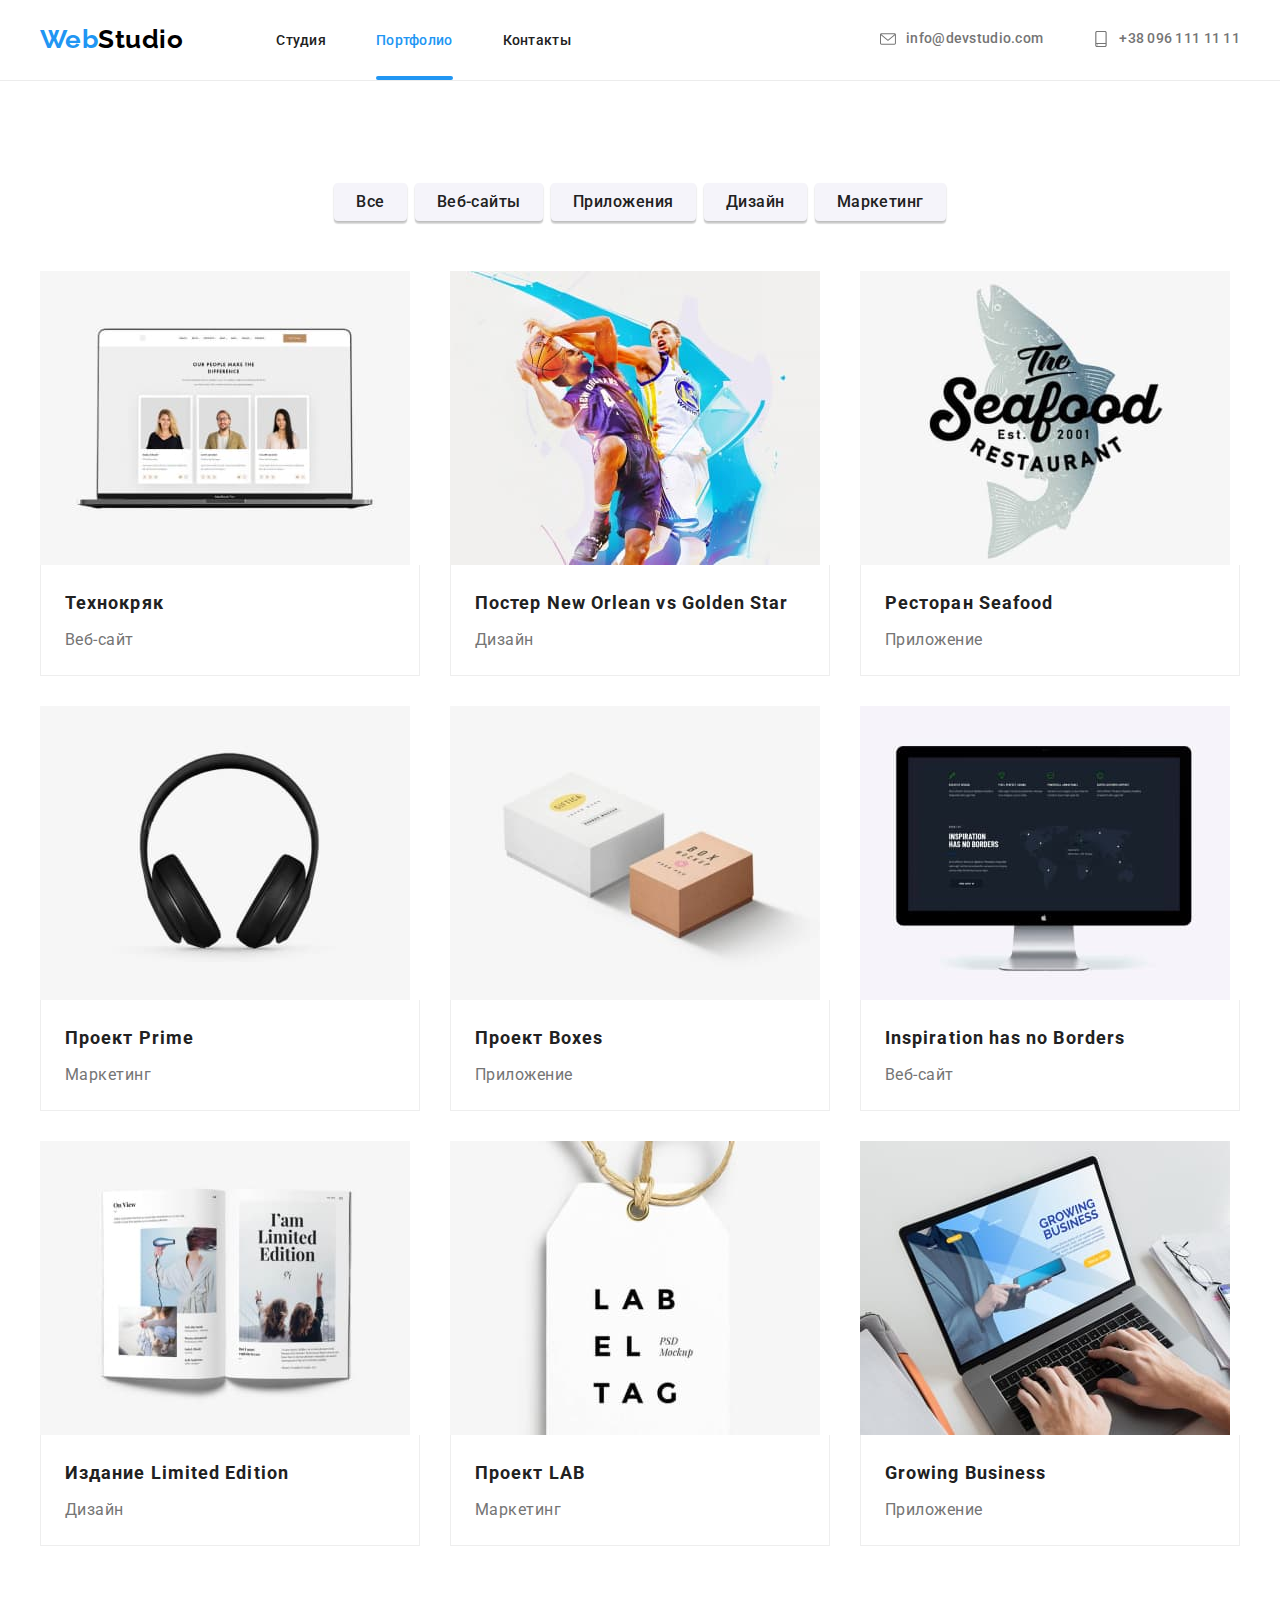
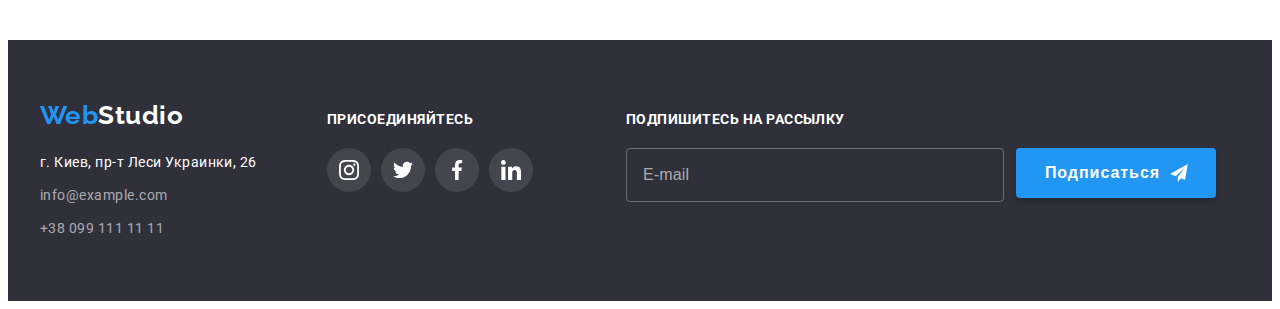
==== portfolio.html @ 18baef8c "Начало 8 дз" ====
<!DOCTYPE html>
<html lang="en">

<head>
    <meta charset="UTF-8">
    <meta http-equiv="X-UA-Compatible" content="IE=edge">
    <meta name="viewport" content="width=device-width, initial-scale=1.0">
    <title>Document</title>
    <link rel="preconnect" href="https://fonts.googleapis.com">
    <link rel="preconnect" href="https://fonts.gstatic.com" crossorigin>
    <link
        href="https://fonts.googleapis.com/css2?family=Raleway:wght@700&family=Roboto:wght@400;500;700;900&display=swap"
        rel="stylesheet">
    <link rel="stylesheet" href="https://cdnjs.cloudflare.com/ajax/libs/modern-normalize/1.1.0/modern-normalize.min.css"
        integrity="sha512-wpPYUAdjBVSE4KJnH1VR1HeZfpl1ub8YT/NKx4PuQ5NmX2tKuGu6U/JRp5y+Y8XG2tV+wKQpNHVUX03MfMFn9Q=="
        crossorigin="anonymous" referrerpolicy="no-referrer"/>
    <!-- <link rel="stylesheet" href="./css/styles.css"> -->
    <link rel="stylesheet" href="./css/main.min.css">
    
</head>

<body>

    <!-- HEADER -->
    <header class="page-header">
        <div class="container header">
            <a href="./index.html" class="logo"><span class="logo-item">Web</span>Studio</a>
            <nav class="page-header__nav">
                <ul class="nav">

                    
                    <li class="nav__item">
                        <a href="index.html" class="nav__link">Студия</a>
                    </li>
                    

                    <li class="nav__item">
                        <a href="portfolio.html" class="nav__link nav__link--current">Портфолио</a>
                    </li>
                    <li class="nav__item">
                        <a href="#contact" class="nav__link">Контакты</a>
                    </li>
                </ul>
            </nav>
            <ul class="contacts">
                <li class="contacts__item">
                    <a href="mailto:info@devstudio.com" class="contacts__link">
                        <svg class="contacts__icon" width="16" height="16">
                            <use href="./images/icons.svg#envelope"></use>
                        </svg> info@devstudio.com
                    </a>
                </li>
                <li class="contacts__item">
                    <a href="tel:+380961111111" class="contacts__link">
                        <svg class="contacts__icon" width="16" height="16">
                            <use href="./images/icons.svg#smartphone"></use>
                        </svg>+38 096 111 11 11
                    </a>
                </li>
            </ul>
        </div>
    </header>


    <main>
        <section class="portfolio">
            <div class="container ">
                <h1 class="hidden-title">Галерея проектов</h1>
                <ul class="filter">
                    <li class="filter-item">
                        <button type="button" class="filter-btn">Все</button>
                    </li>
                    <li class="filter-item">
                        <button type="button" class="filter-btn">Веб-сайты</button>
                    </li>
                    <li class="filter-item">
                        <button type="button" class="filter-btn">Приложения</button>
                    </li>
                    <li class="filter-item">
                        <button type="button" class="filter-btn">Дизайн</button>
                    </li>
                    <li class="filter-item">
                        <button type="button" class="filter-btn">Маркетинг</button>
                    </li>
                </ul>
                <ul class="portfolio__list">
                    <li class="portfolio__item">
                        <a href="" class="project">
                            <div class="project__thumb">
                                <img src="images/lud.jpg" Alt="Три человека" width="370">
                                <p class="project__overlay" >Технокряк это современная площадка распространения коронавируса. Компании используют эту платформу для цифрового шпионажа и атак на защищённые сервера конкурентов.</p>
                            </div>
                            <div class="project__box">
                                <h2 class="project__title">Технокряк</h2>
                                <p class="project__text">Веб-сайт</p>
                            </div>
                        </a>
                    </li>
                    <li class="portfolio__item">
                        <a href="" class="project">
                            <div class="project__thumb">
                                <img src="images/kar.jpg" Alt="Баскетболисты" width="370">
                                <p class="project__overlay" >Технокряк это современная площадка распространения коронавируса. Компании используют эту платформу для цифрового шпионажа и атак на защищённые сервера конкурентов.</p>
                            </div>
                            <div class="project__box">
                                <h2 class="project__title">Постер New Orlean vs Golden Star</h2>
                                <p class="project__text">Дизайн</p>
                            </div>
                        </a>
                    </li>
                    <li class="portfolio__item">
                        <a href="" class="project">
                            <div class="project__thumb">
                                <img src="images/logo.jpg" Alt="Логотип ресторана" width="370">
                                <p class="project__overlay" >Технокряк это современная площадка распространения коронавируса. Компании используют эту платформу для цифрового шпионажа и атак на защищённые сервера конкурентов.</p>
                            </div>
                            <div class="project__box">
                                <h2 class="project__title">Ресторан Seafood</h2>
                                <p class="project__text">Приложение</p>
                            </div>
                        </a>
                    </li>
                    <li class="portfolio__item">
                        <a href="" class="project">
                            <div class="project__thumb">
                                <img src="images/nua.jpg" Alt="Наушники" width="370">
                                <p class="project__overlay" >Технокряк это современная площадка распространения коронавируса. Компании используют эту платформу для цифрового шпионажа и атак на защищённые сервера конкурентов.</p>
                            </div>
                            <div class="project__box">
                                <h2 class="project__title">Проект Prime</h2>
                                <p class="project__text">Маркетинг</p>
                            </div>
                        </a>
                    </li>
                    <li class="portfolio__item">
                        <a href="" class="project">
                            <div class="project__thumb">
                                <img src="images/kub.jpg" Alt="Две коробки" width="370">
                                <p class="project__overlay" >Технокряк это современная площадка распространения коронавируса. Компании используют эту платформу для цифрового шпионажа и атак на защищённые сервера конкурентов.</p>
                            </div>
                            <div class="project__box">
                                <h2 class="project__title">Проект Boxes</h2>
                                <p class="project__text">Приложение</p>
                            </div>
                        </a>
                    </li>
                    <li class="portfolio__item">
                        <a href="" class="project">
                            <div class="project__thumb">
                                <img src="images/com.jpg" Alt="Монитор" width="370">
                                <p class="project__overlay" >Технокряк это современная площадка распространения коронавируса. Компании используют эту платформу для цифрового шпионажа и атак на защищённые сервера конкурентов.</p>
                            </div>
                            <div class="project__box">
                                <h2 class="project__title">Inspiration has no Borders</h2>
                                <p class="project__text">Веб-сайт</p>
                            </div>
                        </a>
                    </li>
                    <li class="portfolio__item">
                        <a href="" class="project">
                            <div class="project__thumb">
                                <img src="images/kniga.jpg" Alt="Открытая книга" width="370">
                                <p class="project__overlay" >Технокряк это современная площадка распространения коронавируса. Компании используют эту платформу для цифрового шпионажа и атак на защищённые сервера конкурентов.</p>
                            </div>
                            <div class="project__box">
                                <h2 class="project__title">Издание Limited Edition</h2>
                                <p class="project__text">Дизайн</p>
                            </div>
                        </a>
                    </li>
                    <li class="portfolio__item">
                        <a href="" class="project">
                            <div class="project__thumb">
                                <img src="images/yarl.jpg" Alt="Ярлык" width="370">
                                <p class="project__overlay" >Технокряк это современная площадка распространения коронавируса. Компании используют эту платформу для цифрового шпионажа и атак на защищённые сервера конкурентов.</p>
                            </div>
                            <div class="project__box">
                                <h2 class="project__title">Проект LAB</h2>
                                <p class="project__text">Маркетинг</p>
                            </div>
                        </a>
                    </li>
                    <li class="portfolio__item">
                        <a href="" class="project">
                            <div class="project__thumb">
                                <img src="images/not.jpg" Alt="Набирание текста на ноутбуке" width="370">
                                <p class="project__overlay" >Технокряк это современная площадка распространения коронавируса. Компании используют эту платформу для цифрового шпионажа и атак на защищённые сервера конкурентов.</p>
                            </div>
                            <div class="project__box">
                                <h2 class="project__title">Growing Business</h2>
                                <p class="project__text">Приложение</p>
                            </div>
                        </a>
                    </li>
                </ul>
            </div>
        </section>
    </main>

    <!-- FOOTER -->

    <footer class="footer">
        <div class="container footer-box">
            <div class="footer-address">
                <a href="./index.html" class="logo logo-footer"><span class="logo-item">Web</span>Studio</a>
                <address id="contact" class="office">
                    <ul class="office__list">
                        <li class="office__item">
                            <a href="https://goo.gl/maps/67UM73fhqofaFtAK9" target="_blank" rel="noreferrer noopener" class="office__address">г.
                                Киев, пр-т Леси Украинки, 26
                            </a>
                        </li>
                        <li class="office__item">
                            <a href="mailto:info@example.com" class="office__link">info@example.com</a>
                        </li>
                        <li class="office__item">
                            <a href="tel:+380991111111" class="office__link">+38 099 111 11 11</a>
                        </li>
                    </ul>
                </address>
            </div>

            <div class="community">
                <h2 class="subscribe-title">Присоединяйтесь</h2>
                <ul class="networks">
                    <li class="networks__item">
                        <a href="https://www.instagram.com" target="_blank" rel="noreferrer noopener" class="networks__link footer-link">
                            <svg width="20" height="20">
                                <use href="./images/icons.svg#instagram"></use>
                            </svg>
                        </a>
                    </li>
                    <li class="networks__item">
                        <a href="https://twitter.com" target="_blank" rel="noreferrer noopener" class="networks__link footer-link">
                            <svg width="20" height="20">
                                <use href="./images/icons.svg#twitter"></use>
                            </svg>
                        </a>
                    </li>
                    <li class="networks__item">
                        <a href="https://m.facebook.com" target="_blank" rel="noreferrer noopener" class="networks__link footer-link">
                            <svg width="20" height="20">
                                <use href="./images/icons.svg#facebook"></use>
                            </svg>
                        </a>
                    </li>
                    <li class="networks__item">
                        <a href="https://www.linkedin.com" target="_blank" rel="noreferrer noopener" class="networks__link footer-link">
                            <svg width="20" height="20">
                                <use href="./images/icons.svg#linkedin"></use>
                            </svg>
                        </a>
                    </li>
                </ul>
            </div>


            <div class="subscribe-box">
                <h2 class="subscribe-title">Подпишитесь на рассылку</h2>
                <form class="subscribe">
                    <label class="subscribe__label"></label>
                        <input class="subscribe__input" type="email" name="mail" placeholder="E-mail" />
                    </label>
                    <button class="main-btn subscribe-btn"  type="submit">Подписаться
                        <svg class="subscribe-icon" width="24" height="24">
                            <use href="./images/icons.svg#icon-send"></use>
                        </svg>   
                    </button>
                </form>
            </div>
        </div>
    </footer>
    <script>
        const { height:pageHeaderHeight } = document
          .querySelector(".page-header")
          .getBoundingClientRect ();

        document.body.style.paddingTop = `${pageHeaderHeight}px`;
    </script>

    <script src="./js/modal.js"></script>

</body>
</html>
---- css/styles.css ----
/* :root {
  --basic-color: #757575;
  --secondary-color: #212121;
  --accent-color: #2196f3;
  --background-color: #ffffff;
  --second-color: #2f303a;
  --grey-color: #f5f4fa;
} */

/* body {
  padding-top: 80px;
  background-color: var(--background-color);
  color: var(--basic-color);
  font-family: "Roboto", sans-serif;
  letter-spacing: 0.03em;
  text-decoration: none;
} */

/* a {
  text-decoration: none;
  color: inherit;
}

ul {
  list-style: none;
  padding: 0;
  margin: 0;
}

h1,
h2,
h3,
h4,
p {
  margin: 0;
}

section {
  padding-top: 94px;
  padding-bottom: 94px;
}

::placeholder {
  font-size: 14px;
  line-height: 1.14;
  letter-spacing: 0.01em;
  color: rgba(117, 117, 117, 0.5);
} */

/* .container {
  width: 1200px;
  padding-left: 15px;
  padding-right: 15px;
  margin-left: auto;
  margin-right: auto;
} */

/* header {
  position: fixed;
  width: 100%;
  background: var(--background-color);
  top: 0;
  left: 0;
  padding-top: 24px;
  padding-bottom: 25px;
  border-bottom: 1px solid #ececec;

  z-index: 9;
}

.header {
  display: flex;
  align-items: center;
} */

/* .logo {
  margin-right: 93px;
  font-family: "Raleway", sans-serif;
  font-weight: 700;
  font-size: 26px;
  line-height: 1.19;
  color: #000000;
}
.logo-item {
  color: var(--accent-color);
}

.logo-footer {
  margin: 0px;
  color: var(--background-color);
} */

/* .nav {
  display: flex;
}

.contacts {
  display: flex;
  margin-left: auto;
}

.nav__item:not(:last-child) {
  margin-right: 50px;
}

.contacts__item:not(:last-child) {
  margin-right: 50px;
}

.nav__link {
  position: relative;
  padding-top: 32px;
  padding-bottom: 32px;
  font-weight: 500;
  font-size: 14px;
  line-height: 1.14;
  letter-spacing: 0.02em;
  color: var(--secondary-color);

  transition: color 250ms cubic-bezier(0.4, 0, 0.2, 1);
}

.nav__link--current {
  color: var(--accent-color);
}

.nav__link--current::after {
  content: " ";
  position: absolute; 
  left: 0px;
  bottom: 0px;
  width: 100%;
  height: 4px;
  background: var(--accent-color);
  border-radius: 2px;
}


.nav__link:hover,
.nav__link:focus {
  color: var(--accent-color);
}

.contacts__link {
  display: flex;
  font-weight: 500;
  font-size: 14px;
  line-height: 1.14;
  letter-spacing: 0.02em;
  color: var(--basic-color);
  fill: var(--basic-color);

  transition: fill 250ms cubic-bezier(0.4, 0, 0.2, 1), 
  color 250ms cubic-bezier(0.4, 0, 0.2, 1);
}
.contacts__link:hover,
.contacts__link:focus {
  color: var(--accent-color);
  fill: var(--accent-color);
}

.contacts__icon {
  margin-right: 10px;
} */

/* HERO */

/* .hero {
  padding-top: 200px;
  padding-bottom: 200px;
  text-align: center;
}

  .main-background {
  max-width: 1600px;
  max-height: 600px;
  margin-left: auto;
  margin-right: auto;
  background: #c4c4c4;
  background-image: linear-gradient(
      to right,
      rgba(47, 48, 58, 0.4),
      rgba(47, 48, 58, 0.4)
    ),
    url("../images/Img.jpeg");
  background-repeat: no-repeat;
  background-position: center;
  background-size: cover;
}

.hero-title {
  margin-bottom: 30px;
  font-weight: 900;
  font-size: 44px;
  line-height: 1.36;
  letter-spacing: 0.06em;
  text-transform: uppercase;
  color: var(--background-color);
} */

/* .main-btn {
  display: inline-block;
  border-radius: 4px;
  padding: 10px 32px;
  min-width: 200px;
  min-height: 50px;

  background: var(--accent-color);
  box-shadow: 0px 4px 4px rgba(0, 0, 0, 0.15);
  border: var(--accent-color);
  cursor: pointer;

  color: var(--background-color);
  font-weight: 700;
  font-size: 16px;
  line-height: 1.88;
  letter-spacing: 0.06em;

  transition: background-color 250ms cubic-bezier(0.4, 0, 0.2, 1), 
  color 250ms cubic-bezier(0.4, 0, 0.2, 1);
}
.main-btn:hover,
.main-btn:focus {
  background-color: var(--background-color);
  color: var(--accent-color);
} */

/* MODAL */

/* .backdrop {
  position: fixed;
  top: 0;
  left: 0;
  width: 100%;
  height: 100%;
  background: rgba(0, 0, 0, 0.2);

  opacity: 1;
  transition: opacity 250ms cubic-bezier(0.4, 0, 0.2, 1);
  z-index: 10;
}

.backdrop.is-hidden {
  opacity: 0;
  pointer-events: none;
} 

.modal {
position: absolute;
top: 50%;
left: 50%;
padding: 40px;
transform: translate(-50%, -50%);
min-width: 528px;
min-height: 581px;

background: var(--background-color);
box-shadow: 0px 1px 3px rgba(0, 0, 0, 0.12), 0px 1px 1px rgba(0, 0, 0, 0.14), 0px 2px 1px rgba(0, 0, 0, 0.2);
border-radius: 4px;
}

.modal-btn {
  position: absolute;
  display: flex;
  align-items: center;
  justify-content: center;
  padding: 0px;
  top: 8px;
  right: 8px;
  width: 30px;
  height: 30px;
  border: none;
  background: var(--background-color);
  cursor: pointer;
  transition: fill 250ms cubic-bezier(0.4, 0, 0.2, 1);
}

.modal-btn:hover,
.modal-btn:focus {
  fill: var(--accent-color);
}

.modal-title {
  margin-bottom: 30px;
  margin-top: 0px;
  font-weight: 700;
  font-size: 20px;
  line-height: 1.15;
  text-align: center;
  letter-spacing: 0.03em;

  color: var(--secondary-color);
}

.form {
  width: 100%
}

.form__label {
  position: relative;
  display: flex;
  flex-direction: column;
  margin-bottom: 28px;

  transition: fill 250ms cubic-bezier(0.4, 0, 0.2, 1);
}

.label-comment {
  margin-bottom: 20px;
}

.form__text {
  position: absolute;
  top: -18px;
  width: 25px;
  height: 14px;
  
  font-size: 12px;
  line-height: 1.16;
  letter-spacing: 0.01em;

  color: var(--basic-color);
}

.form__input {
  outline: none;
  height: 40px;
  padding: 12px;
  padding-left: 42px;
  border: 1px solid rgba(33, 33, 33, 0.2);
  border-radius: 4px;
  cursor: pointer;

  transition: border 250ms cubic-bezier(0.4, 0, 0.2, 1);
}

.form__input:hover,
.form__input:focus,
textarea:hover,
textarea:focus {
  border: 1px solid var(--accent-color);
}

.form__item {
  position: absolute;
  transform: translateY(50%);
  left: 12px;
}

.form__label:hover,
.form__label:focus {
  fill: var(--accent-color)
}

.form__input:focus ~ .form__item {
  fill: var(--accent-color);
}

textarea {
  outline: none;
  border: 1px solid rgba(33, 33, 33, 0.2);
  border-radius: 4px;
  padding: 12px 16px;
  width: 100%;
  min-height: 120px;
  resize: none;
}

.checkbox {
  display: flex;
  align-items: center;
  justify-content: center;
  margin-bottom: 30px;
}

  .checkbox__agreement {
  font-size: 14px;
  line-height: 1.71;
  letter-spacing: 0.03em;

  color: var(--basic-color); 
} */

  /* appearance: none; */

/* .checkbox__input {
  position: absolute;
  width: 1px;
  height: 1px;
  margin: -1px;
  border: 0px;
  padding: 0px;
  clip: rect(0 0 0 0);
  overflow: hidden;
}

.checkbox__input:checked + .checkbox__item {
  border-color: var(--accent-color);
  background-color: var(--accent-color);
  background-origin: border-box;

  transition: background-color 250ms cubic-bezier(0.4, 0, 0.2, 1)
}

.checkbox__item {
    display: flex;
    width: 16px;
    height: 15px;
    margin-right: 7px;
    align-items: center;
    border: solid 2px var(--secondary-color);
    border-radius: 2px;
}

.checkbox__link {
  position: relative;
  color: var(--accent-color);
}

.checkbox__link:after {
  content: " ";
  position: absolute; 
  left: 0px;
  bottom: 1px;
  width: 100%;
  height: 1px;
  background: var(--accent-color);
} */

/* ADVANTAGE */

/* .hidden-title {
  display: none;
}

.advantage__list {
  display: flex;
}

.advantage__item:not(:last-child) {
  margin-right: 30px;
}

.advantage__item {
  width: calc((100% - 90px) / 4);
}

.skills__box {
  display: flex;
  background: var(--grey-color);
  border-radius: 4px;
  margin-bottom: 30px;
  height: 120px;
  align-items: center;
  justify-content: center;
}

.advantage-name {
  margin-bottom: 10px;
  font-weight: 700;
  font-size: 14px;
  line-height: 1.14;
  text-transform: uppercase;
  color: var(--secondary-color);
}

.advantage-text {
  font-size: 14px;
  line-height: 1.71;
  color: var(--basic-color);
} */

/* WORK */

/* .work {
  padding-top: 0px;
}

.work-title {
  margin-bottom: 50px;
  font-weight: 700;
  font-size: 36px;
  line-height: 1.16;
  text-align: center;
  color: var(--secondary-color);
}

.work__list {
  display: flex;
}

.work__list img {
  display: block;
}

.work__item {
  position: relative;
  display: inline;
}

.work__item:not(:last-child) {
  margin-right: 30px;
}

.work__box {
  position: absolute;
  bottom: 0;
  padding-top: 27px;
  padding-bottom: 27px;
  width: 100%;
  min-height: 70px;
  background: rgba(47, 48, 58, 0.8);
}

.work__text {
font-size: 14px;
font-weight: 700;
line-height: 1.14;
text-align: center;
color: var(--background-color);

} */

/* TEAM */
/* .team {
  text-align: center;
  background-color: var(--grey-color);
}

.team-title {
  margin-bottom: 50px;
  font-weight: 700;
  font-size: 36px;
  line-height: 1.16;
  color: var(--secondary-color);
}

.team__list {
  display: flex;
}

.team__item {
  padding-bottom: 30px;
  background: var(--background-color);
  box-shadow: 0px 1px 3px rgba(0, 0, 0, 0.12), 0px 1px 1px rgba(0, 0, 0, 0.14),
    0px 2px 1px rgba(0, 0, 0, 0.2);
  border-radius: 0px 0px 4px 4px;
}

.team__item:not(:last-child) {
  margin-right: 30px;
}

.networks {
  display: flex;
  justify-content: center;
}

.networks__link {
  display: flex;
  justify-content: center;
  align-items: center;
  width: 44px;
  height: 44px;
  border-radius: 50%;
  fill: #afb1b8;
  background: rgba(255, 255, 255, 0.1);

  transition: background-color 250ms cubic-bezier(0.4, 0, 0.2, 1),
   fill 250ms cubic-bezier(0.4, 0, 0.2, 1);
}

.networks__link:hover,
.networks__link:focus {
  background-color: var(--accent-color);
  fill: var(--background-color);
}

.networks__item:not(:last-child) {
  margin-right: 10px;
}

.team__name {
  margin-top: 30px;
  font-weight: 500;
  font-size: 16px;
  line-height: 1.19;
  text-align: center;
  color: var(--secondary-color);
}
.team__position {
  margin-top: 10px;
  margin-bottom: 16px;
  font-size: 16px;
  line-height: 1.19;
  text-align: center;
  color: var(--basic-color);
} */

/* CLIENTS */

/* .clients-title {
  margin-bottom: 50px;
  font-weight: 700;
  font-size: 36px;
  line-height: 1.16;
  text-align: center;
  color: var(--secondary-color);
}

.client__list {
  display: flex;
}

.client__item:not(:last-child) {
  margin-right: 30px;
}

.client__link {
  display: flex;
  justify-content: center;
  align-items: center;
  width: 170px;
  height: 92px;
  border: 1px solid #afb1b8;
  border-radius: 4px;
  fill: #afb1b8;

  transition: border-color 250ms cubic-bezier(0.4, 0, 0.2, 1), 
  fill 250ms cubic-bezier(0.4, 0, 0.2, 1);
}

.client__link:hover,
.client__link:focus {
  border-color: var(--accent-color);
  fill: var(--accent-color);
} */

/* FOOTER */

/* .footer {
  padding-top: 60px;
  padding-bottom: 60px;
  background: var(--second-color);
}

.footer-box {
  display: flex;
  align-items: baseline;
}

.office__link {
  font-style: normal;
  font-size: 14px;
  line-height: 1.71;
  color: rgba(255, 255, 255, 0.6);

  transition: color 250ms cubic-bezier(0.4, 0, 0.2, 1);
}

.office__list {
  margin-top: 20px;
}

.office__item:not(:first-child) {
  margin-top: 9px;
}
.office__address {
  font-style: normal;
  font-size: 14px;
  line-height: 1.71;
  color: var(--background-color);
  transition: color 250ms cubic-bezier(0.4, 0, 0.2, 1);
}

.office__link:hover,
.office__address:hover,
.office__link:focus,
.office__address:focus {
  color: var(--accent-color);
}

.community {
  margin-left: 70px;
} */

/* SUBSCRIBE */

/* .subscribe-title {
  margin-bottom: 20px;
  font-weight: 700;
  font-size: 14px;
  line-height: 1.14;
  text-transform: uppercase;

  color: var(--background-color);
}

.footer-link {
  fill: var(--background-color);
}

.subscribe-box {
  margin-left: 93px;
}

.subscribe {
  display: flex;
  min-width: 570px;
}

.subscribe__input {
  width: 358px;
  height: 50px;
  padding-left: 16px;

  color: var(--background-color);
  background: transparent;

  outline: none;
  border: 1px solid;
  border-color: rgba(255, 255, 255, 0.3);
  border-radius: 4px;
}

.subscribe__input::placeholder {
  font-size: 16px;
  line-height: 1.25;

  color: rgba(255, 255, 255, 0.6);
}

.subscribe-btn {
  display: flex;
  margin-left: 12px;
  width: 200px;
  height: 50px;
  padding: 10px 28px 10px 29px;

  font-weight: 700;
  font-size: 16px;
  line-height: 1.88;

  align-items: center;
  text-align: center;
  letter-spacing: 0.06em;

  color: var(--background-color);
  fill: var(--background-color);

  background: var(--accent-color);
  box-shadow: 0px 4px 4px rgba(0, 0, 0, 0.15);
  border-radius: 4px;
  border: none;

  transition: background-color 250ms cubic-bezier(0.4, 0, 0.2, 1), 
  color 250ms cubic-bezier(0.4, 0, 0.2, 1), 
  fill 250ms cubic-bezier(0.4, 0, 0.2, 1);
}

.subscribe-btn:hover,
.subscribe-btn:focus {
  background-color: var(--background-color);
  color: var(--accent-color);
  fill: var(--accent-color);
}

.subscribe-icon {
  margin-left: 10px;
} */

/* Portfolio */

/* .hidden-title {
  display: none;
} */

/* .filter {
  display: flex;
  justify-content: center;
  margin-bottom: 50px;
}

.filter-btn {
  padding: 6px 22px;
  box-shadow: 0px 3px 1px rgba(0, 0, 0, 0.1), 0px 1px 2px rgba(0, 0, 0, 0.08),
    0px 2px 2px rgba(0, 0, 0, 0.12);
  background: var(--grey-color);
  border-radius: 4px;
  border: transparent;
  cursor: pointer;

  font-family: "Roboto", sans-serif;
  color: var(--secondary-color);
  font-weight: 500;
  font-size: 16px;
  line-height: 1.62;
  letter-spacing: 0.03em;
  text-align: center;
 
  transition: background-color 250ms cubic-bezier(0.4, 0, 0.2, 1), 
  color 250ms cubic-bezier(0.4, 0, 0.2, 1);

}

.filter-item:not(:last-child) {
  margin-right: 8px;
}

.filter-btn:hover,
.filter-btn:focus {
  background-color: var(--accent-color);
  color: var(--background-color);
} */

/* .portfolio__list {
  display: flex;
  flex-wrap: wrap;
}

.portfolio__item:nth-child(3n) {
  margin-right: 0px;
}

.portfolio__item {
  width: calc((100% - 60px) / 3);
  margin-right: 30px;
  margin-bottom: 30px;
  background: var(--background-color);
}

.portfolio__item:hover {
    box-shadow: 0px 1px 1px rgba(0, 0, 0, 0.12), 0px 4px 4px rgba(0, 0, 0, 0.06),
    1px 4px 6px rgba(0, 0, 0, 0.16);
}

.portfolio__item:nth-last-child(-n + 3) {
  margin-bottom: 0px;
}

.portfolio__item img {
  display: block;
}

.project__box {
  display: block;
  margin-top: 0px;
  padding: 20px 24px;
  background: var(--background-color);

  border-bottom: 1px solid #eeeeee;
  border-left: 1px solid #eeeeee;
  border-right: 1px solid #eeeeee;
}

.project__title {
  margin-bottom: 4px;
  font-weight: 700;
  font-size: 18px;
  line-height: 2;
  letter-spacing: 0.06em;
  color: var(--secondary-color);
}

.project__text {
  font-size: 16px;
  line-height: 1.88;
  color: var(--basic-color);
}

.project__thumb {
  position: relative;
  overflow: hidden;
}

.project__overlay {
  position: absolute;
  left: 0px;
  bottom: 0px;
  height: 100%;
  width: 100%; 
  font-size: 18px;
  line-height: 1.56;
  padding: 63px 24px;
  color: var(--background-color);
  background: var(--accent-color);


  transform: translateY(100%);
  transition: transform 250ms cubic-bezier(0.4, 0, 0.2, 1);
}

.portfolio__item:hover .project__overlay {
  transform: translateY(0);
} */
---- css/main.min.css ----
:root{--basic-color: #757575;--secondary-color: #212121;--accent-color: #2196f3;--background-color: #ffffff;--second-color: #2f303a;--grey-color: #f5f4fa}body{padding-top:80px;background-color:var(--background-color);color:var(--basic-color);font-family:"Roboto",sans-serif;letter-spacing:.03em;text-decoration:none}a{text-decoration:none;color:inherit}ul{list-style:none;padding:0;margin:0}h1,h2,h3,h4,p{margin:0}section{padding-top:94px;padding-bottom:94px}::-webkit-input-placeholder{font-size:14px;line-height:1.14;letter-spacing:.01em;color:rgba(117,117,117,.5)}::-moz-placeholder{font-size:14px;line-height:1.14;letter-spacing:.01em;color:rgba(117,117,117,.5)}:-ms-input-placeholder{font-size:14px;line-height:1.14;letter-spacing:.01em;color:rgba(117,117,117,.5)}::-ms-input-placeholder{font-size:14px;line-height:1.14;letter-spacing:.01em;color:rgba(117,117,117,.5)}::placeholder{font-size:14px;line-height:1.14;letter-spacing:.01em;color:rgba(117,117,117,.5)}.container{width:1200px;padding-left:15px;padding-right:15px;margin-left:auto;margin-right:auto}.logo{margin-right:93px;font-family:"Raleway",sans-serif;font-weight:700;font-size:26px;line-height:1.19;color:#000}.logo-item{color:var(--accent-color)}.logo-footer{margin:0px;color:var(--background-color)}.main-btn{display:inline-block;border-radius:4px;padding:10px 32px;min-width:200px;min-height:50px;background:var(--accent-color);-webkit-box-shadow:0px 4px 4px rgba(0,0,0,.15);box-shadow:0px 4px 4px rgba(0,0,0,.15);border:var(--accent-color);cursor:pointer;color:var(--background-color);font-weight:700;font-size:16px;line-height:1.88;letter-spacing:.06em;-webkit-transition:background-color 250ms cubic-bezier(0.4, 0, 0.2, 1),color 250ms cubic-bezier(0.4, 0, 0.2, 1);transition:background-color 250ms cubic-bezier(0.4, 0, 0.2, 1),color 250ms cubic-bezier(0.4, 0, 0.2, 1)}.main-btn:hover,.main-btn:focus{background-color:var(--background-color);color:var(--accent-color)}header{position:fixed;width:100%;background:var(--background-color);top:0;left:0;padding-top:24px;padding-bottom:25px;border-bottom:1px solid #ececec;z-index:9}.header{display:-webkit-box;display:-ms-flexbox;display:flex;-webkit-box-align:center;-ms-flex-align:center;align-items:center}.nav{display:-webkit-box;display:-ms-flexbox;display:flex}.contacts{display:-webkit-box;display:-ms-flexbox;display:flex;margin-left:auto}.nav__item:not(:last-child){margin-right:50px}.contacts__item:not(:last-child){margin-right:50px}.nav__link{position:relative;padding-top:32px;padding-bottom:32px;font-weight:500;font-size:14px;line-height:1.14;letter-spacing:.02em;color:var(--secondary-color);-webkit-transition:color 250ms cubic-bezier(0.4, 0, 0.2, 1);transition:color 250ms cubic-bezier(0.4, 0, 0.2, 1)}.nav__link:hover,.nav__link:focus{color:var(--accent-color)}.nav__link--current{color:var(--accent-color)}.nav__link--current::after{content:" ";position:absolute;left:0px;bottom:0px;width:100%;height:4px;background:var(--accent-color);border-radius:2px}.contacts__link{display:-webkit-box;display:-ms-flexbox;display:flex;font-weight:500;font-size:14px;line-height:1.14;letter-spacing:.02em;color:var(--basic-color);fill:var(--basic-color);-webkit-transition:fill 250ms cubic-bezier(0.4, 0, 0.2, 1),color 250ms cubic-bezier(0.4, 0, 0.2, 1);transition:fill 250ms cubic-bezier(0.4, 0, 0.2, 1),color 250ms cubic-bezier(0.4, 0, 0.2, 1)}.contacts__link:hover,.contacts__link:focus{color:var(--accent-color);fill:var(--accent-color)}.contacts__icon{margin-right:10px}.hero{padding-top:200px;padding-bottom:200px;text-align:center}.hero-title{margin-bottom:30px;font-weight:900;font-size:44px;line-height:1.36;letter-spacing:.06em;text-transform:uppercase;color:var(--background-color)}.main-background{max-width:1600px;max-height:600px;margin-left:auto;margin-right:auto;background:#c4c4c4;background-image:-webkit-gradient(linear, left top, right top, from(rgba(47, 48, 58, 0.4)), to(rgba(47, 48, 58, 0.4))),url("../images/Img.jpeg");background-image:linear-gradient(to right, rgba(47, 48, 58, 0.4), rgba(47, 48, 58, 0.4)),url("../images/Img.jpeg");background-repeat:no-repeat;background-position:center;background-size:cover}.backdrop{position:fixed;top:0;left:0;width:100%;height:100%;background:rgba(0,0,0,.2);opacity:1;-webkit-transition:opacity 250ms cubic-bezier(0.4, 0, 0.2, 1);transition:opacity 250ms cubic-bezier(0.4, 0, 0.2, 1);z-index:10}.backdrop.is-hidden{opacity:0;pointer-events:none}.modal{position:absolute;top:50%;left:50%;padding:40px;-webkit-transform:translate(-50%, -50%);transform:translate(-50%, -50%);min-width:528px;min-height:581px;background:var(--background-color);-webkit-box-shadow:0px 1px 3px rgba(0,0,0,.12),0px 1px 1px rgba(0,0,0,.14),0px 2px 1px rgba(0,0,0,.2);box-shadow:0px 1px 3px rgba(0,0,0,.12),0px 1px 1px rgba(0,0,0,.14),0px 2px 1px rgba(0,0,0,.2);border-radius:4px}.modal-btn{position:absolute;display:-webkit-box;display:-ms-flexbox;display:flex;-webkit-box-align:center;-ms-flex-align:center;align-items:center;-webkit-box-pack:center;-ms-flex-pack:center;justify-content:center;padding:0px;top:8px;right:8px;width:30px;height:30px;border:none;background:var(--background-color);cursor:pointer;-webkit-transition:fill 250ms cubic-bezier(0.4, 0, 0.2, 1);transition:fill 250ms cubic-bezier(0.4, 0, 0.2, 1)}.modal-btn:hover,.modal-btn:focus{fill:var(--accent-color)}.modal-title{margin-bottom:30px;margin-top:0px;font-weight:700;font-size:20px;line-height:1.15;text-align:center;letter-spacing:.03em;color:var(--secondary-color)}.form{width:100%}.form__label{position:relative;display:-webkit-box;display:-ms-flexbox;display:flex;-webkit-box-orient:vertical;-webkit-box-direction:normal;-ms-flex-direction:column;flex-direction:column;margin-bottom:28px;-webkit-transition:fill 250ms cubic-bezier(0.4, 0, 0.2, 1);transition:fill 250ms cubic-bezier(0.4, 0, 0.2, 1)}.form__label:hover,.form__label:focus{fill:var(--accent-color)}.label-comment{margin-bottom:20px}.form__text{position:absolute;top:-18px;width:25px;height:14px;font-size:12px;line-height:1.16;letter-spacing:.01em;color:var(--basic-color)}.form__input{outline:none;height:40px;padding:12px;padding-left:42px;border:1px solid rgba(33,33,33,.2);border-radius:4px;cursor:pointer;-webkit-transition:border 250ms cubic-bezier(0.4, 0, 0.2, 1);transition:border 250ms cubic-bezier(0.4, 0, 0.2, 1)}.form__input:hover,.form__input:focus{border:1px solid var(--accent-color)}.form__item{position:absolute;-webkit-transform:translateY(50%);transform:translateY(50%);left:12px}.form__item:focus~.form__item{fill:var(--accent-color)}textarea{outline:none;border:1px solid rgba(33,33,33,.2);border-radius:4px;padding:12px 16px;width:100%;min-height:120px;resize:none}textarea:hover,textarea:focus{border:1px solid var(--accent-color)}.checkbox{display:-webkit-box;display:-ms-flexbox;display:flex;-webkit-box-align:center;-ms-flex-align:center;align-items:center;-webkit-box-pack:center;-ms-flex-pack:center;justify-content:center;margin-bottom:30px}.checkbox__agreement{font-size:14px;line-height:1.71;letter-spacing:.03em;color:var(--basic-color)}.checkbox__input{position:absolute;width:1px;height:1px;margin:-1px;border:0px;padding:0px;clip:rect(0 0 0 0);overflow:hidden}.checkbox__input:checked+.checkbox__item{border-color:var(--accent-color);background-color:var(--accent-color);background-origin:border-box;-webkit-transition:background-color 250ms cubic-bezier(0.4, 0, 0.2, 1);transition:background-color 250ms cubic-bezier(0.4, 0, 0.2, 1)}.checkbox__item{display:-webkit-box;display:-ms-flexbox;display:flex;width:16px;height:15px;margin-right:7px;-webkit-box-align:center;-ms-flex-align:center;align-items:center;border:solid 2px var(--secondary-color);border-radius:2px}.checkbox__link{position:relative;color:var(--accent-color)}.checkbox__link:after{content:" ";position:absolute;left:0px;bottom:1px;width:100%;height:1px;background:var(--accent-color)}.hidden-title{display:none}.advantage__list{display:-webkit-box;display:-ms-flexbox;display:flex}.advantage__list :not(:last-child){margin-right:30px}.advantage__item{width:calc((100% - 90px)/4)}.skills__box{display:-webkit-box;display:-ms-flexbox;display:flex;background:var(--grey-color);border-radius:4px;margin-bottom:30px;height:120px;-webkit-box-align:center;-ms-flex-align:center;align-items:center;-webkit-box-pack:center;-ms-flex-pack:center;justify-content:center}.advantage-name{margin-bottom:10px;font-weight:700;font-size:14px;line-height:1.14;text-transform:uppercase;color:var(--secondary-color)}.advantage-text{font-size:14px;line-height:1.71;color:var(--basic-color)}.work{padding-top:0px;margin-bottom:5px}.work-title{margin-bottom:50px;font-weight:700;font-size:36px;line-height:1.16;text-align:center;color:var(--secondary-color)}.work__list{display:-webkit-box;display:-ms-flexbox;display:flex}.work__list img{display:block}.work__item{position:relative;display:inline}.work__item:not(:last-child){margin-right:30px}.work__box{position:absolute;bottom:0;padding-top:27px;padding-bottom:27px;width:100%;min-height:70px;background:rgba(47,48,58,.8)}.work__text{font-size:14px;font-weight:700;line-height:1.14;text-align:center;color:var(--background-color)}.team{text-align:center;background-color:var(--grey-color)}.team-title{margin-bottom:50px;font-weight:700;font-size:36px;line-height:1.16;color:var(--secondary-color)}.team__list{display:-webkit-box;display:-ms-flexbox;display:flex}.team__item{padding-bottom:30px;background:var(--background-color);-webkit-box-shadow:0px 1px 3px rgba(0,0,0,.12),0px 1px 1px rgba(0,0,0,.14),0px 2px 1px rgba(0,0,0,.2);box-shadow:0px 1px 3px rgba(0,0,0,.12),0px 1px 1px rgba(0,0,0,.14),0px 2px 1px rgba(0,0,0,.2);border-radius:0px 0px 4px 4px}.team__item:not(:last-child){margin-right:30px}.team__name{margin-top:30px;font-weight:500;font-size:16px;line-height:1.19;text-align:center;color:var(--secondary-color)}.team__position{margin-top:10px;margin-bottom:16px;font-size:16px;line-height:1.19;text-align:center;color:var(--basic-color)}.networks{display:-webkit-box;display:-ms-flexbox;display:flex;-webkit-box-pack:center;-ms-flex-pack:center;justify-content:center}.networks__link{display:-webkit-box;display:-ms-flexbox;display:flex;-webkit-box-pack:center;-ms-flex-pack:center;justify-content:center;-webkit-box-align:center;-ms-flex-align:center;align-items:center;width:44px;height:44px;border-radius:50%;fill:#afb1b8;background:rgba(255,255,255,.1);-webkit-transition:background-color 250ms cubic-bezier(0.4, 0, 0.2, 1),fill 250ms cubic-bezier(0.4, 0, 0.2, 1);transition:background-color 250ms cubic-bezier(0.4, 0, 0.2, 1),fill 250ms cubic-bezier(0.4, 0, 0.2, 1)}.networks__link:hover,.networks__link:focus{background-color:var(--accent-color);fill:var(--background-color)}.networks__item:not(:last-child){margin-right:10px}.clients-title{margin-bottom:50px;font-weight:700;font-size:36px;line-height:1.16;text-align:center;color:var(--secondary-color)}.client__list{display:-webkit-box;display:-ms-flexbox;display:flex}.client__item:not(:last-child){margin-right:30px}.client__link{display:-webkit-box;display:-ms-flexbox;display:flex;-webkit-box-pack:center;-ms-flex-pack:center;justify-content:center;-webkit-box-align:center;-ms-flex-align:center;align-items:center;width:170px;height:92px;border:1px solid #afb1b8;border-radius:4px;fill:#afb1b8;-webkit-transition:border-color 250ms cubic-bezier(0.4, 0, 0.2, 1),fill 250ms cubic-bezier(0.4, 0, 0.2, 1);transition:border-color 250ms cubic-bezier(0.4, 0, 0.2, 1),fill 250ms cubic-bezier(0.4, 0, 0.2, 1)}.client__link :hover,.client__link :focus{border-color:var(--accent-color);fill:var(--accent-color)}.footer{padding-top:60px;padding-bottom:60px;background:var(--second-color)}.footer-box{display:-webkit-box;display:-ms-flexbox;display:flex;-webkit-box-align:baseline;-ms-flex-align:baseline;align-items:baseline}.office__link{font-style:normal;font-size:14px;line-height:1.71;color:rgba(255,255,255,.6);-webkit-transition:color 250ms cubic-bezier(0.4, 0, 0.2, 1);transition:color 250ms cubic-bezier(0.4, 0, 0.2, 1)}.office__link:hover,.office__link:focus{color:var(--accent-color)}.office__list{margin-top:20px}.office__item:not(:first-child){margin-top:9px}.office__address{font-style:normal;font-size:14px;line-height:1.71;color:var(--background-color);-webkit-transition:color 250ms cubic-bezier(0.4, 0, 0.2, 1);transition:color 250ms cubic-bezier(0.4, 0, 0.2, 1)}.office__address:hover,.office__address:focus{color:var(--accent-color)}.community{margin-left:70px}.subscribe-title{margin-bottom:20px;font-weight:700;font-size:14px;line-height:1.14;text-transform:uppercase;color:var(--background-color)}.footer-link{fill:var(--background-color)}.subscribe-box{margin-left:93px}.subscribe{display:-webkit-box;display:-ms-flexbox;display:flex;min-width:570px}.subscribe__input{width:358px;height:50px;padding-left:16px;color:var(--background-color);background:rgba(0,0,0,0);outline:none;border:1px solid;border-color:rgba(255,255,255,.3);border-radius:4px}.subscribe__input::-webkit-input-placeholder{font-size:16px;line-height:1.25;color:rgba(255,255,255,.6)}.subscribe__input::-moz-placeholder{font-size:16px;line-height:1.25;color:rgba(255,255,255,.6)}.subscribe__input:-ms-input-placeholder{font-size:16px;line-height:1.25;color:rgba(255,255,255,.6)}.subscribe__input::-ms-input-placeholder{font-size:16px;line-height:1.25;color:rgba(255,255,255,.6)}.subscribe__input::placeholder{font-size:16px;line-height:1.25;color:rgba(255,255,255,.6)}.subscribe-btn{display:-webkit-box;display:-ms-flexbox;display:flex;margin-left:12px;width:200px;height:50px;padding:10px 28px 10px 29px;font-weight:700;font-size:16px;line-height:1.88;-webkit-box-align:center;-ms-flex-align:center;align-items:center;text-align:center;letter-spacing:.06em;color:var(--background-color);fill:var(--background-color);background:var(--accent-color);-webkit-box-shadow:0px 4px 4px rgba(0,0,0,.15);box-shadow:0px 4px 4px rgba(0,0,0,.15);border-radius:4px;border:none;-webkit-transition:background-color 250ms cubic-bezier(0.4, 0, 0.2, 1),color 250ms cubic-bezier(0.4, 0, 0.2, 1),fill 250ms cubic-bezier(0.4, 0, 0.2, 1);transition:background-color 250ms cubic-bezier(0.4, 0, 0.2, 1),color 250ms cubic-bezier(0.4, 0, 0.2, 1),fill 250ms cubic-bezier(0.4, 0, 0.2, 1)}.subscribe-btn:hover,.subscribe-btn:focus{background-color:var(--background-color);color:var(--accent-color);fill:var(--accent-color)}.subscribe-icon{margin-left:10px}.filter{display:-webkit-box;display:-ms-flexbox;display:flex;-webkit-box-pack:center;-ms-flex-pack:center;justify-content:center;margin-bottom:50px}.filter-btn{padding:6px 22px;-webkit-box-shadow:0px 3px 1px rgba(0,0,0,.1),0px 1px 2px rgba(0,0,0,.08),0px 2px 2px rgba(0,0,0,.12);box-shadow:0px 3px 1px rgba(0,0,0,.1),0px 1px 2px rgba(0,0,0,.08),0px 2px 2px rgba(0,0,0,.12);background:var(--grey-color);border-radius:4px;border:rgba(0,0,0,0);cursor:pointer;font-family:"Roboto",sans-serif;color:var(--secondary-color);font-weight:500;font-size:16px;line-height:1.62;letter-spacing:.03em;text-align:center;-webkit-transition:background-color 250ms cubic-bezier(0.4, 0, 0.2, 1),color 250ms cubic-bezier(0.4, 0, 0.2, 1);transition:background-color 250ms cubic-bezier(0.4, 0, 0.2, 1),color 250ms cubic-bezier(0.4, 0, 0.2, 1)}.filter-btn:hover,.filter-btn:focus{background-color:var(--accent-color);color:var(--background-color)}.filter-item:not(:last-child){margin-right:8px}.hidden-title{display:none}.portfolio__list{display:-webkit-box;display:-ms-flexbox;display:flex;-ms-flex-wrap:wrap;flex-wrap:wrap}.portfolio__item{width:calc((100% - 60px)/3);margin-right:30px;margin-bottom:30px;background:var(--background-color)}.portfolio__item:nth-child(3n){margin-right:0px}.portfolio__item:hover{-webkit-box-shadow:0px 1px 1px rgba(0,0,0,.12),0px 4px 4px rgba(0,0,0,.06),1px 4px 6px rgba(0,0,0,.16);box-shadow:0px 1px 1px rgba(0,0,0,.12),0px 4px 4px rgba(0,0,0,.06),1px 4px 6px rgba(0,0,0,.16)}.portfolio__item:nth-last-child(-n+3){margin-bottom:0px}.portfolio__item img{display:block}.project__box{display:block;margin-top:0px;padding:20px 24px;background:var(--background-color);border-bottom:1px solid #eee;border-left:1px solid #eee;border-right:1px solid #eee}.project__title{margin-bottom:4px;font-weight:700;font-size:18px;line-height:2;letter-spacing:.06em;color:var(--secondary-color)}.project__text{font-size:16px;line-height:1.88;color:var(--basic-color)}.project__thumb{position:relative;overflow:hidden}.project__overlay{position:absolute;left:0px;bottom:0px;height:100%;width:100%;font-size:18px;line-height:1.56;padding:63px 24px;color:var(--background-color);background:var(--accent-color);-webkit-transform:translateY(100%);transform:translateY(100%);-webkit-transition:-webkit-transform 250ms cubic-bezier(0.4, 0, 0.2, 1);transition:-webkit-transform 250ms cubic-bezier(0.4, 0, 0.2, 1);transition:transform 250ms cubic-bezier(0.4, 0, 0.2, 1);transition:transform 250ms cubic-bezier(0.4, 0, 0.2, 1), -webkit-transform 250ms cubic-bezier(0.4, 0, 0.2, 1)}.portfolio__item:hover .project__overlay{-webkit-transform:translateY(0);transform:translateY(0)}/*# sourceMappingURL=main.min.css.map */
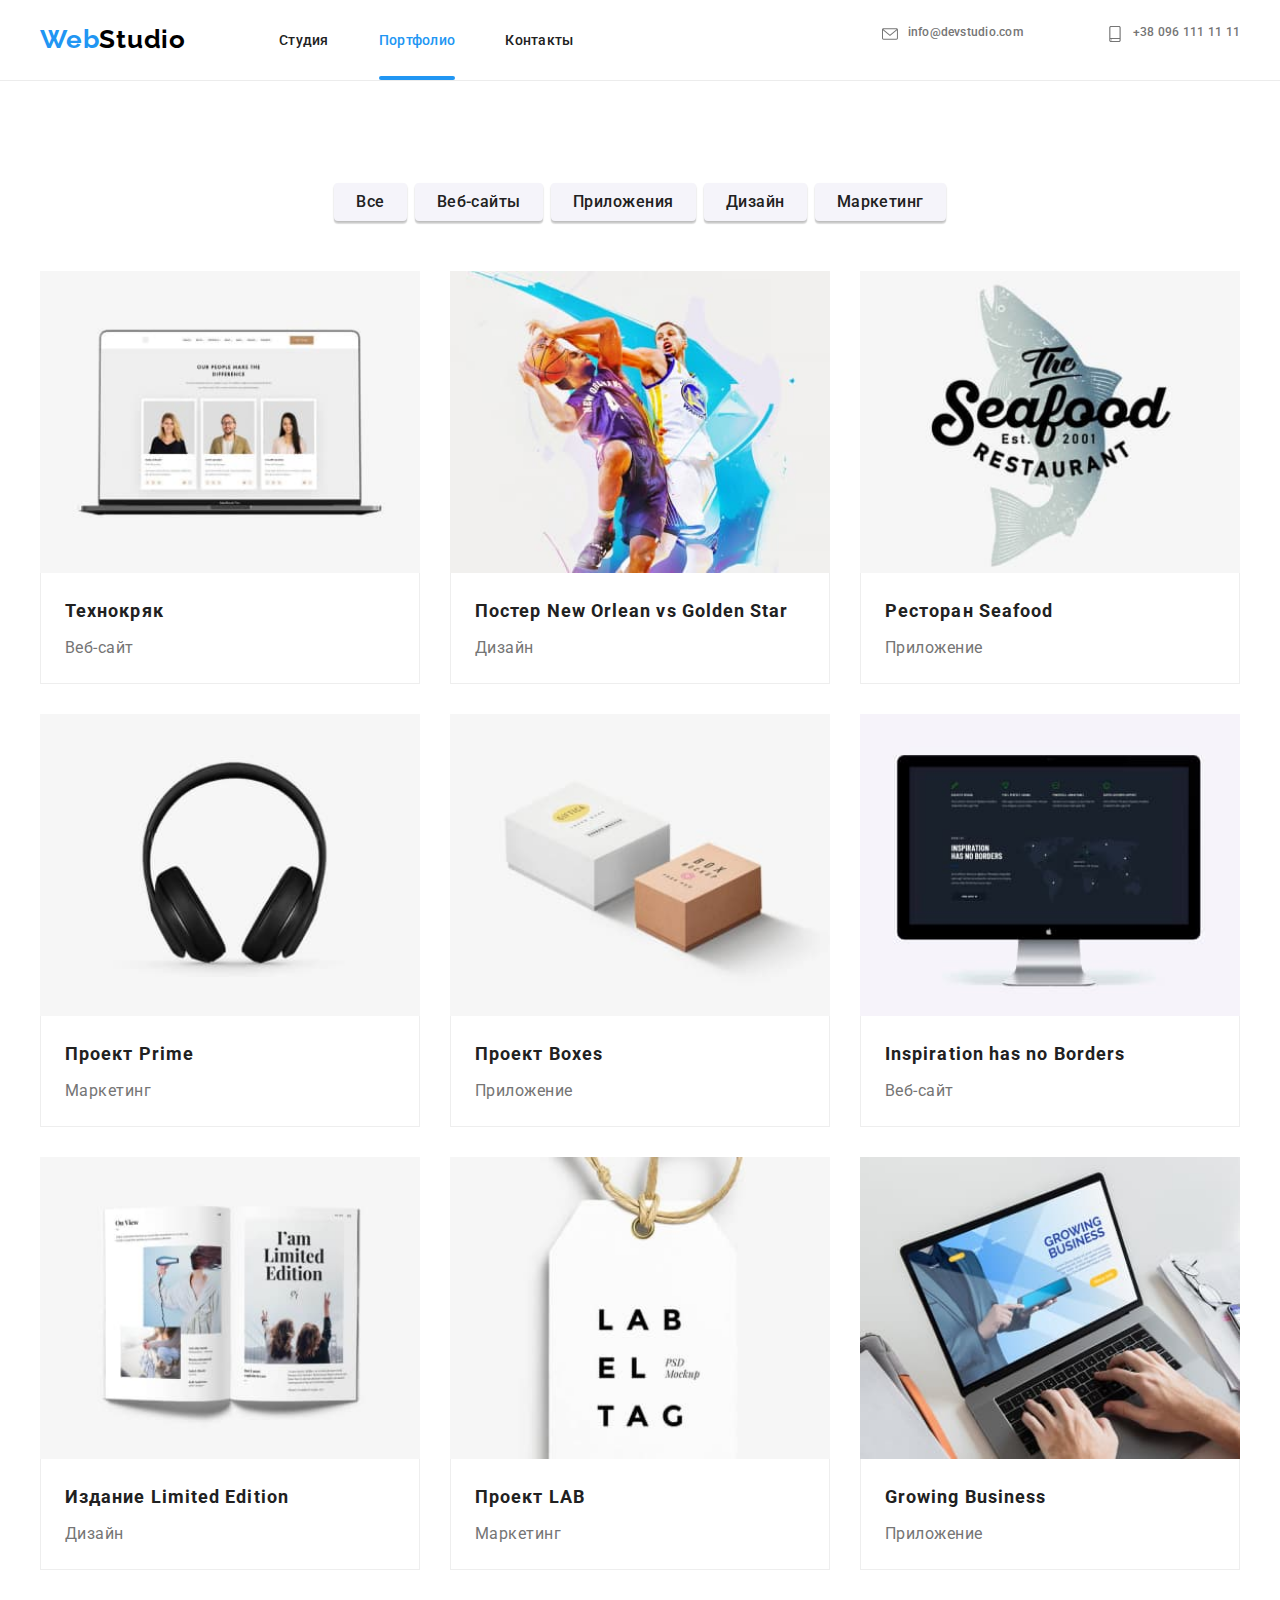
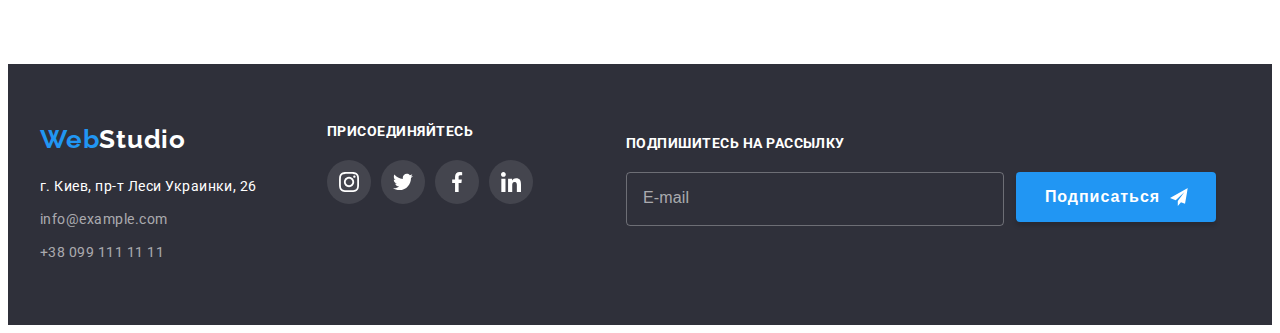
==== commit 98339537: "Закончила 8 дз ФИНИШ" ====
--- a/portfolio.html
+++ b/portfolio.html
@@ -25,6 +25,13 @@
     <header class="page-header">
         <div class="container header">
             <a href="./index.html" class="logo"><span class="logo-item">Web</span>Studio</a>
+            
+            <button class="menu-btn" data-menu-open>
+                <svg width="40" height="40">
+                    <use href="./images/icons.svg#menu"></use>
+                </svg>
+            </button>
+            
             <nav class="page-header__nav">
                 <ul class="nav">
 
@@ -87,7 +94,26 @@
                     <li class="portfolio__item">
                         <a href="" class="project">
                             <div class="project__thumb">
-                                <img src="images/lud.jpg" Alt="Три человека" width="370">
+
+                                <picture>
+                                    <source srcset="
+                                        ./images/mobile/portfolio-1-480@1x.jpeg 1x,
+                                        ./images/mobile/portfolio-1-480@2x.jpeg 2x"
+                                        media="(max-width: 767px)">
+                                    <source srcset="
+                                        ./images/tablet/portfolio-1-768@1x.jpeg 1x,
+                                        ./images/tablet/portfolio-1-768@2x.jpeg 2x"
+                                        media="(min-width: 768px) and (max-width: 1199px)">
+                                    <source srcset="
+                                        ./images/desktop/portfolio-1-1200@1x.jpeg 1x,
+                                        ./images/desktop/portfolio-1-1200@2x.jpeg 2x"
+                                        media="(min-width: 1200px)">
+
+                                    <img src="./images/mobile/portfolio-1-480@1x.jpeg"
+                                         width="370"
+                                         alt="Технокряк">
+                                </picture>
+                                
                                 <p class="project__overlay" >Технокряк это современная площадка распространения коронавируса. Компании используют эту платформу для цифрового шпионажа и атак на защищённые сервера конкурентов.</p>
                             </div>
                             <div class="project__box">
@@ -99,7 +125,26 @@
                     <li class="portfolio__item">
                         <a href="" class="project">
                             <div class="project__thumb">
-                                <img src="images/kar.jpg" Alt="Баскетболисты" width="370">
+
+                                <picture>
+                                    <source srcset="
+                                        ./images/mobile/portfolio-2-480@1x.jpeg 1x,
+                                        ./images/mobile/portfolio-2-480@2x.jpeg 2x"
+                                        media="(max-width: 767px)">
+                                    <source srcset="
+                                        ./images/tablet/portfolio-2-768@1x.jpeg 1x,
+                                        ./images/tablet/portfolio-2-768@2x.jpeg 2x"
+                                        media="(min-width: 768px) and (max-width: 1199px)">
+                                    <source srcset="
+                                        ./images/desktop/portfolio-2-1200@1x.jpeg 1x,
+                                        ./images/desktop/portfolio-2-1200@2x.jpeg 2x"
+                                        media="(min-width: 1200px)">
+
+                                    <img src="./images/mobile/portfolio-2-480@1x.jpeg"
+                                         width="370"
+                                         alt="Постер New Orlean vs Golden Star">
+                                </picture>
+                                
                                 <p class="project__overlay" >Технокряк это современная площадка распространения коронавируса. Компании используют эту платформу для цифрового шпионажа и атак на защищённые сервера конкурентов.</p>
                             </div>
                             <div class="project__box">
@@ -111,7 +156,26 @@
                     <li class="portfolio__item">
                         <a href="" class="project">
                             <div class="project__thumb">
-                                <img src="images/logo.jpg" Alt="Логотип ресторана" width="370">
+
+                                <picture>
+                                    <source srcset="
+                                        ./images/mobile/portfolio-3-480@1x.jpeg 1x,
+                                        ./images/mobile/portfolio-3-480@2x.jpeg 2x"
+                                        media="(max-width: 767px)">
+                                    <source srcset="
+                                        ./images/tablet/portfolio-3-768@1x.jpeg 1x,
+                                        ./images/tablet/portfolio-3-768@2x.jpeg 2x"
+                                        media="(min-width: 768px) and (max-width: 1199px)">
+                                    <source srcset="
+                                        ./images/desktop/portfolio-3-1200@1x.jpeg 1x,
+                                        ./images/desktop/portfolio-3-1200@2x.jpeg 2x"
+                                        media="(min-width: 1200px)">
+
+                                    <img src="./images/mobile/portfolio-3-480@1x.jpeg"
+                                         width="370"
+                                         alt="Ресторан Seafood">
+                                </picture>
+
                                 <p class="project__overlay" >Технокряк это современная площадка распространения коронавируса. Компании используют эту платформу для цифрового шпионажа и атак на защищённые сервера конкурентов.</p>
                             </div>
                             <div class="project__box">
@@ -123,7 +187,26 @@
                     <li class="portfolio__item">
                         <a href="" class="project">
                             <div class="project__thumb">
-                                <img src="images/nua.jpg" Alt="Наушники" width="370">
+
+                                <picture>
+                                    <source srcset="
+                                        ./images/mobile/portfolio-4-480@1x.jpeg 1x,
+                                        ./images/mobile/portfolio-4-480@2x.jpeg 2x"
+                                        media="(max-width: 767px)">
+                                    <source srcset="
+                                        ./images/tablet/portfolio-4-768@1x.jpeg 1x,
+                                        ./images/tablet/portfolio-4-768@2x.jpeg 2x"
+                                        media="(min-width: 768px) and (max-width: 1199px)">
+                                    <source srcset="
+                                        ./images/desktop/portfolio-4-1200@1x.jpeg 1x,
+                                        ./images/desktop/portfolio-4-1200@2x.jpeg 2x"
+                                        media="(min-width: 1200px)">
+
+                                    <img src="./images/mobile/portfolio-4-480@1x.jpeg"
+                                         width="370"
+                                         alt="Проект Prime">
+                                </picture>
+
                                 <p class="project__overlay" >Технокряк это современная площадка распространения коронавируса. Компании используют эту платформу для цифрового шпионажа и атак на защищённые сервера конкурентов.</p>
                             </div>
                             <div class="project__box">
@@ -135,7 +218,26 @@
                     <li class="portfolio__item">
                         <a href="" class="project">
                             <div class="project__thumb">
-                                <img src="images/kub.jpg" Alt="Две коробки" width="370">
+
+                                <picture>
+                                    <source srcset="
+                                        ./images/mobile/portfolio-5-480@1x.jpeg 1x,
+                                        ./images/mobile/portfolio-5-480@2x.jpeg 2x"
+                                        media="(max-width: 767px)">
+                                    <source srcset="
+                                        ./images/tablet/portfolio-5-768@1x.jpeg 1x,
+                                        ./images/tablet/portfolio-5-768@2x.jpeg 2x"
+                                        media="(min-width: 768px) and (max-width: 1199px)">
+                                    <source srcset="
+                                        ./images/desktop/portfolio-5-1200@1x.jpeg 1x,
+                                        ./images/desktop/portfolio-5-1200@2x.jpeg 2x"
+                                        media="(min-width: 1200px)">
+
+                                    <img src="./images/mobile/portfolio-5-480@1x.jpeg"
+                                         width="370"
+                                         alt="Проект Boxes">
+                                </picture>
+
                                 <p class="project__overlay" >Технокряк это современная площадка распространения коронавируса. Компании используют эту платформу для цифрового шпионажа и атак на защищённые сервера конкурентов.</p>
                             </div>
                             <div class="project__box">
@@ -147,7 +249,26 @@
                     <li class="portfolio__item">
                         <a href="" class="project">
                             <div class="project__thumb">
-                                <img src="images/com.jpg" Alt="Монитор" width="370">
+
+                                <picture>
+                                    <source srcset="
+                                        ./images/mobile/portfolio-6-480@1x.jpeg 1x,
+                                        ./images/mobile/portfolio-6-480@2x.jpeg 2x"
+                                        media="(max-width: 767px)">
+                                    <source srcset="
+                                        ./images/tablet/portfolio-6-768@1x.jpeg 1x,
+                                        ./images/tablet/portfolio-6-768@2x.jpeg 2x"
+                                        media="(min-width: 768px) and (max-width: 1199px)">
+                                    <source srcset="
+                                        ./images/desktop/portfolio-6-1200@1x.jpeg 1x,
+                                        ./images/desktop/portfolio-6-1200@2x.jpeg 2x"
+                                        media="(min-width: 1200px)">
+
+                                    <img src="./images/mobile/portfolio-6-480@1x.jpeg"
+                                         width="370"
+                                         alt="Inspiration has no Borders">
+                                </picture>
+                               
                                 <p class="project__overlay" >Технокряк это современная площадка распространения коронавируса. Компании используют эту платформу для цифрового шпионажа и атак на защищённые сервера конкурентов.</p>
                             </div>
                             <div class="project__box">
@@ -159,7 +280,26 @@
                     <li class="portfolio__item">
                         <a href="" class="project">
                             <div class="project__thumb">
-                                <img src="images/kniga.jpg" Alt="Открытая книга" width="370">
+
+                                <picture>
+                                    <source srcset="
+                                        ./images/mobile/portfolio-7-480@1x.jpeg 1x,
+                                        ./images/mobile/portfolio-7-480@2x.jpeg 2x"
+                                        media="(max-width: 767px)">
+                                    <source srcset="
+                                        ./images/tablet/portfolio-7-768@1x.jpeg 1x,
+                                        ./images/tablet/portfolio-7-768@2x.jpeg 2x"
+                                        media="(min-width: 768px) and (max-width: 1199px)">
+                                    <source srcset="
+                                        ./images/desktop/portfolio-7-1200@1x.jpeg 1x,
+                                        ./images/desktop/portfolio-7-1200@2x.jpeg 2x"
+                                        media="(min-width: 1200px)">
+
+                                    <img src="./images/mobile/portfolio-7-480@1x.jpeg"
+                                         width="370"
+                                         alt="Издание Limited Editio">
+                                </picture>
+
                                 <p class="project__overlay" >Технокряк это современная площадка распространения коронавируса. Компании используют эту платформу для цифрового шпионажа и атак на защищённые сервера конкурентов.</p>
                             </div>
                             <div class="project__box">
@@ -171,7 +311,26 @@
                     <li class="portfolio__item">
                         <a href="" class="project">
                             <div class="project__thumb">
-                                <img src="images/yarl.jpg" Alt="Ярлык" width="370">
+
+                                <picture>
+                                    <source srcset="
+                                        ./images/mobile/portfolio-8-480@1x.jpeg 1x,
+                                        ./images/mobile/portfolio-8-480@2x.jpeg 2x"
+                                        media="(max-width: 767px)">
+                                    <source srcset="
+                                        ./images/tablet/portfolio-8-768@1x.jpeg 1x,
+                                        ./images/tablet/portfolio-8-768@2x.jpeg 2x"
+                                        media="(min-width: 768px) and (max-width: 1199px)">
+                                    <source srcset="
+                                        ./images/desktop/portfolio-8-1200@1x.jpeg 1x,
+                                        ./images/desktop/portfolio-8-1200@2x.jpeg 2x"
+                                        media="(min-width: 1200px)">
+
+                                    <img src="./images/mobile/portfolio-8-480@1x.jpeg"
+                                         width="370"
+                                         alt="Проект LAB">
+                                </picture>
+
                                 <p class="project__overlay" >Технокряк это современная площадка распространения коронавируса. Компании используют эту платформу для цифрового шпионажа и атак на защищённые сервера конкурентов.</p>
                             </div>
                             <div class="project__box">
@@ -183,7 +342,26 @@
                     <li class="portfolio__item">
                         <a href="" class="project">
                             <div class="project__thumb">
-                                <img src="images/not.jpg" Alt="Набирание текста на ноутбуке" width="370">
+
+                                <picture>
+                                    <source srcset="
+                                        ./images/mobile/portfolio-9-480@1x.jpeg 1x,
+                                        ./images/mobile/portfolio-9-480@2x.jpeg 2x"
+                                        media="(max-width: 767px)">
+                                    <source srcset="
+                                        ./images/tablet/portfolio-9-768@1x.jpeg 1x,
+                                        ./images/tablet/portfolio-9-768@2x.jpeg 2x"
+                                        media="(min-width: 768px) and (max-width: 1199px)">
+                                    <source srcset="
+                                        ./images/desktop/portfolio-9-1200@1x.jpeg 1x,
+                                        ./images/desktop/portfolio-9-1200@2x.jpeg 2x"
+                                        media="(min-width: 1200px)">
+
+                                    <img src="./images/mobile/portfolio-9-480@1x.jpeg"
+                                         width="370"
+                                         alt="Growing Busines">
+                                </picture>
+                                
                                 <p class="project__overlay" >Технокряк это современная площадка распространения коронавируса. Компании используют эту платформу для цифрового шпионажа и атак на защищённые сервера конкурентов.</p>
                             </div>
                             <div class="project__box">
@@ -201,59 +379,60 @@
 
     <footer class="footer">
         <div class="container footer-box">
-            <div class="footer-address">
-                <a href="./index.html" class="logo logo-footer"><span class="logo-item">Web</span>Studio</a>
-                <address id="contact" class="office">
-                    <ul class="office__list">
-                        <li class="office__item">
-                            <a href="https://goo.gl/maps/67UM73fhqofaFtAK9" target="_blank" rel="noreferrer noopener" class="office__address">г.
-                                Киев, пр-т Леси Украинки, 26
+            <div class="tablet-box">
+                <div class="footer-address">
+                    <a href="./index.html" class="logo logo-footer"><span class="logo-item">Web</span>Studio</a>
+                    <address id="contact" class="office">
+                        <ul class="office__list">
+                            <li class="office__item">
+                                <a href="https://goo.gl/maps/67UM73fhqofaFtAK9" target="_blank" rel="noreferrer noopener" class="office__address">г.
+                                    Киев, пр-т Леси Украинки, 26
+                                </a>
+                            </li>
+                            <li class="office__item">
+                                <a href="mailto:info@example.com" class="office__link">info@example.com</a>
+                            </li>
+                            <li class="office__item">
+                                <a href="tel:+380991111111" class="office__link">+38 099 111 11 11</a>
+                            </li>
+                        </ul>
+                    </address>
+                </div>
+
+                <div class="community">
+                    <h2 class="subscribe-title">Присоединяйтесь</h2>
+                    <ul class="networks">
+                        <li class="networks__item">
+                            <a href="https://www.instagram.com" target="_blank" rel="noreferrer noopener" class="networks__link footer-link">
+                                <svg width="20" height="20">
+                                    <use href="./images/icons.svg#instagram"></use>
+                                </svg>
                             </a>
                         </li>
-                        <li class="office__item">
-                            <a href="mailto:info@example.com" class="office__link">info@example.com</a>
+                        <li class="networks__item">
+                            <a href="https://twitter.com" target="_blank" rel="noreferrer noopener" class="networks__link footer-link">
+                                <svg width="20" height="20">
+                                    <use href="./images/icons.svg#twitter"></use>
+                                </svg>
+                            </a>
                         </li>
-                        <li class="office__item">
-                            <a href="tel:+380991111111" class="office__link">+38 099 111 11 11</a>
+                        <li class="networks__item">
+                            <a href="https://m.facebook.com" target="_blank" rel="noreferrer noopener" class="networks__link footer-link">
+                                <svg width="20" height="20">
+                                    <use href="./images/icons.svg#facebook"></use>
+                                </svg>
+                            </a>
+                        </li>
+                        <li class="networks__item">
+                            <a href="https://www.linkedin.com" target="_blank" rel="noreferrer noopener" class="networks__link footer-link">
+                                <svg width="20" height="20">
+                                    <use href="./images/icons.svg#linkedin"></use>
+                                </svg>
+                            </a>
                         </li>
                     </ul>
-                </address>
+                </div>
             </div>
-
-            <div class="community">
-                <h2 class="subscribe-title">Присоединяйтесь</h2>
-                <ul class="networks">
-                    <li class="networks__item">
-                        <a href="https://www.instagram.com" target="_blank" rel="noreferrer noopener" class="networks__link footer-link">
-                            <svg width="20" height="20">
-                                <use href="./images/icons.svg#instagram"></use>
-                            </svg>
-                        </a>
-                    </li>
-                    <li class="networks__item">
-                        <a href="https://twitter.com" target="_blank" rel="noreferrer noopener" class="networks__link footer-link">
-                            <svg width="20" height="20">
-                                <use href="./images/icons.svg#twitter"></use>
-                            </svg>
-                        </a>
-                    </li>
-                    <li class="networks__item">
-                        <a href="https://m.facebook.com" target="_blank" rel="noreferrer noopener" class="networks__link footer-link">
-                            <svg width="20" height="20">
-                                <use href="./images/icons.svg#facebook"></use>
-                            </svg>
-                        </a>
-                    </li>
-                    <li class="networks__item">
-                        <a href="https://www.linkedin.com" target="_blank" rel="noreferrer noopener" class="networks__link footer-link">
-                            <svg width="20" height="20">
-                                <use href="./images/icons.svg#linkedin"></use>
-                            </svg>
-                        </a>
-                    </li>
-                </ul>
-            </div>
-
 
             <div class="subscribe-box">
                 <h2 class="subscribe-title">Подпишитесь на рассылку</h2>
@@ -270,6 +449,61 @@
             </div>
         </div>
     </footer>
+
+     <!--MOBILE MENU  -->
+     <div class="mob-menu is-hidden" data-menu>
+        <button class="mob-menu__btn"  data-menu-close>
+            <svg width="40" height="40">
+                <use href="./images/icons.svg#close"></use>
+            </svg>
+        </button>
+
+        <div>
+            <ul class="mob-nav">          
+                <li class="mob-nav__item">
+                    <a href="index.html" class="mob-nav__link">Студия</a>
+                </li>
+                <li class="mob-nav__item">
+                    <a href="portfolio.html" class="mob-nav__link mob-nav__link mob-nav__link--current">Портфолио</a>
+                </li>
+                <li class="mob-nav__item">
+                    <a href="#contact" class="mob-nav__link">Контакты</a>
+                </li>
+            </ul>
+        </div>
+        <div>
+            <ul class="mob-contacts">
+                <li class="mob-contacts__item">
+                    <a href="tel:+380961111111" class="mob-contacts__mail">
+                        +38 096 111 11 11
+                    </a>
+                </li>
+                <li class="mob-contacts__item">
+                    <a href="mailto:info@devstudio.com" class="mob-contacts__phone">
+                        info@devstudio.com
+                    </a>
+                </li>
+            </ul>
+        </div> 
+        <div>
+            <ul class="mob-link">
+                <li class="mob-link_item">
+                    <a href="Instagram">Instagram</a>
+                </li>
+                <li class="mob-link_item">
+                    <a href="Twitter">Twitter</a>
+                </li>
+                <li class="mob-link_item">
+                    <a href="Facebook">Facebook</a>
+                </li>
+                <li class="mob-link_item">
+                    <a href="LinkedIn">LinkedIn</a>
+                </li>
+            </ul>     
+        </div> 
+
+    </div>
+
     <script>
         const { height:pageHeaderHeight } = document
           .querySelector(".page-header")
@@ -279,6 +513,7 @@
     </script>
 
     <script src="./js/modal.js"></script>
+    <script src="./js/menu.js"></script>
 
 </body>
 </html>--- a/css/main.min.css
+++ b/css/main.min.css
@@ -1 +1 @@
-:root{--basic-color: #757575;--secondary-color: #212121;--accent-color: #2196f3;--background-color: #ffffff;--second-color: #2f303a;--grey-color: #f5f4fa}body{padding-top:80px;background-color:var(--background-color);color:var(--basic-color);font-family:"Roboto",sans-serif;letter-spacing:.03em;text-decoration:none}a{text-decoration:none;color:inherit}ul{list-style:none;padding:0;margin:0}h1,h2,h3,h4,p{margin:0}section{padding-top:94px;padding-bottom:94px}::-webkit-input-placeholder{font-size:14px;line-height:1.14;letter-spacing:.01em;color:rgba(117,117,117,.5)}::-moz-placeholder{font-size:14px;line-height:1.14;letter-spacing:.01em;color:rgba(117,117,117,.5)}:-ms-input-placeholder{font-size:14px;line-height:1.14;letter-spacing:.01em;color:rgba(117,117,117,.5)}::-ms-input-placeholder{font-size:14px;line-height:1.14;letter-spacing:.01em;color:rgba(117,117,117,.5)}::placeholder{font-size:14px;line-height:1.14;letter-spacing:.01em;color:rgba(117,117,117,.5)}.container{width:1200px;padding-left:15px;padding-right:15px;margin-left:auto;margin-right:auto}.logo{margin-right:93px;font-family:"Raleway",sans-serif;font-weight:700;font-size:26px;line-height:1.19;color:#000}.logo-item{color:var(--accent-color)}.logo-footer{margin:0px;color:var(--background-color)}.main-btn{display:inline-block;border-radius:4px;padding:10px 32px;min-width:200px;min-height:50px;background:var(--accent-color);-webkit-box-shadow:0px 4px 4px rgba(0,0,0,.15);box-shadow:0px 4px 4px rgba(0,0,0,.15);border:var(--accent-color);cursor:pointer;color:var(--background-color);font-weight:700;font-size:16px;line-height:1.88;letter-spacing:.06em;-webkit-transition:background-color 250ms cubic-bezier(0.4, 0, 0.2, 1),color 250ms cubic-bezier(0.4, 0, 0.2, 1);transition:background-color 250ms cubic-bezier(0.4, 0, 0.2, 1),color 250ms cubic-bezier(0.4, 0, 0.2, 1)}.main-btn:hover,.main-btn:focus{background-color:var(--background-color);color:var(--accent-color)}header{position:fixed;width:100%;background:var(--background-color);top:0;left:0;padding-top:24px;padding-bottom:25px;border-bottom:1px solid #ececec;z-index:9}.header{display:-webkit-box;display:-ms-flexbox;display:flex;-webkit-box-align:center;-ms-flex-align:center;align-items:center}.nav{display:-webkit-box;display:-ms-flexbox;display:flex}.contacts{display:-webkit-box;display:-ms-flexbox;display:flex;margin-left:auto}.nav__item:not(:last-child){margin-right:50px}.contacts__item:not(:last-child){margin-right:50px}.nav__link{position:relative;padding-top:32px;padding-bottom:32px;font-weight:500;font-size:14px;line-height:1.14;letter-spacing:.02em;color:var(--secondary-color);-webkit-transition:color 250ms cubic-bezier(0.4, 0, 0.2, 1);transition:color 250ms cubic-bezier(0.4, 0, 0.2, 1)}.nav__link:hover,.nav__link:focus{color:var(--accent-color)}.nav__link--current{color:var(--accent-color)}.nav__link--current::after{content:" ";position:absolute;left:0px;bottom:0px;width:100%;height:4px;background:var(--accent-color);border-radius:2px}.contacts__link{display:-webkit-box;display:-ms-flexbox;display:flex;font-weight:500;font-size:14px;line-height:1.14;letter-spacing:.02em;color:var(--basic-color);fill:var(--basic-color);-webkit-transition:fill 250ms cubic-bezier(0.4, 0, 0.2, 1),color 250ms cubic-bezier(0.4, 0, 0.2, 1);transition:fill 250ms cubic-bezier(0.4, 0, 0.2, 1),color 250ms cubic-bezier(0.4, 0, 0.2, 1)}.contacts__link:hover,.contacts__link:focus{color:var(--accent-color);fill:var(--accent-color)}.contacts__icon{margin-right:10px}.hero{padding-top:200px;padding-bottom:200px;text-align:center}.hero-title{margin-bottom:30px;font-weight:900;font-size:44px;line-height:1.36;letter-spacing:.06em;text-transform:uppercase;color:var(--background-color)}.main-background{max-width:1600px;max-height:600px;margin-left:auto;margin-right:auto;background:#c4c4c4;background-image:-webkit-gradient(linear, left top, right top, from(rgba(47, 48, 58, 0.4)), to(rgba(47, 48, 58, 0.4))),url("../images/Img.jpeg");background-image:linear-gradient(to right, rgba(47, 48, 58, 0.4), rgba(47, 48, 58, 0.4)),url("../images/Img.jpeg");background-repeat:no-repeat;background-position:center;background-size:cover}.backdrop{position:fixed;top:0;left:0;width:100%;height:100%;background:rgba(0,0,0,.2);opacity:1;-webkit-transition:opacity 250ms cubic-bezier(0.4, 0, 0.2, 1);transition:opacity 250ms cubic-bezier(0.4, 0, 0.2, 1);z-index:10}.backdrop.is-hidden{opacity:0;pointer-events:none}.modal{position:absolute;top:50%;left:50%;padding:40px;-webkit-transform:translate(-50%, -50%);transform:translate(-50%, -50%);min-width:528px;min-height:581px;background:var(--background-color);-webkit-box-shadow:0px 1px 3px rgba(0,0,0,.12),0px 1px 1px rgba(0,0,0,.14),0px 2px 1px rgba(0,0,0,.2);box-shadow:0px 1px 3px rgba(0,0,0,.12),0px 1px 1px rgba(0,0,0,.14),0px 2px 1px rgba(0,0,0,.2);border-radius:4px}.modal-btn{position:absolute;display:-webkit-box;display:-ms-flexbox;display:flex;-webkit-box-align:center;-ms-flex-align:center;align-items:center;-webkit-box-pack:center;-ms-flex-pack:center;justify-content:center;padding:0px;top:8px;right:8px;width:30px;height:30px;border:none;background:var(--background-color);cursor:pointer;-webkit-transition:fill 250ms cubic-bezier(0.4, 0, 0.2, 1);transition:fill 250ms cubic-bezier(0.4, 0, 0.2, 1)}.modal-btn:hover,.modal-btn:focus{fill:var(--accent-color)}.modal-title{margin-bottom:30px;margin-top:0px;font-weight:700;font-size:20px;line-height:1.15;text-align:center;letter-spacing:.03em;color:var(--secondary-color)}.form{width:100%}.form__label{position:relative;display:-webkit-box;display:-ms-flexbox;display:flex;-webkit-box-orient:vertical;-webkit-box-direction:normal;-ms-flex-direction:column;flex-direction:column;margin-bottom:28px;-webkit-transition:fill 250ms cubic-bezier(0.4, 0, 0.2, 1);transition:fill 250ms cubic-bezier(0.4, 0, 0.2, 1)}.form__label:hover,.form__label:focus{fill:var(--accent-color)}.label-comment{margin-bottom:20px}.form__text{position:absolute;top:-18px;width:25px;height:14px;font-size:12px;line-height:1.16;letter-spacing:.01em;color:var(--basic-color)}.form__input{outline:none;height:40px;padding:12px;padding-left:42px;border:1px solid rgba(33,33,33,.2);border-radius:4px;cursor:pointer;-webkit-transition:border 250ms cubic-bezier(0.4, 0, 0.2, 1);transition:border 250ms cubic-bezier(0.4, 0, 0.2, 1)}.form__input:hover,.form__input:focus{border:1px solid var(--accent-color)}.form__item{position:absolute;-webkit-transform:translateY(50%);transform:translateY(50%);left:12px}.form__item:focus~.form__item{fill:var(--accent-color)}textarea{outline:none;border:1px solid rgba(33,33,33,.2);border-radius:4px;padding:12px 16px;width:100%;min-height:120px;resize:none}textarea:hover,textarea:focus{border:1px solid var(--accent-color)}.checkbox{display:-webkit-box;display:-ms-flexbox;display:flex;-webkit-box-align:center;-ms-flex-align:center;align-items:center;-webkit-box-pack:center;-ms-flex-pack:center;justify-content:center;margin-bottom:30px}.checkbox__agreement{font-size:14px;line-height:1.71;letter-spacing:.03em;color:var(--basic-color)}.checkbox__input{position:absolute;width:1px;height:1px;margin:-1px;border:0px;padding:0px;clip:rect(0 0 0 0);overflow:hidden}.checkbox__input:checked+.checkbox__item{border-color:var(--accent-color);background-color:var(--accent-color);background-origin:border-box;-webkit-transition:background-color 250ms cubic-bezier(0.4, 0, 0.2, 1);transition:background-color 250ms cubic-bezier(0.4, 0, 0.2, 1)}.checkbox__item{display:-webkit-box;display:-ms-flexbox;display:flex;width:16px;height:15px;margin-right:7px;-webkit-box-align:center;-ms-flex-align:center;align-items:center;border:solid 2px var(--secondary-color);border-radius:2px}.checkbox__link{position:relative;color:var(--accent-color)}.checkbox__link:after{content:" ";position:absolute;left:0px;bottom:1px;width:100%;height:1px;background:var(--accent-color)}.hidden-title{display:none}.advantage__list{display:-webkit-box;display:-ms-flexbox;display:flex}.advantage__list :not(:last-child){margin-right:30px}.advantage__item{width:calc((100% - 90px)/4)}.skills__box{display:-webkit-box;display:-ms-flexbox;display:flex;background:var(--grey-color);border-radius:4px;margin-bottom:30px;height:120px;-webkit-box-align:center;-ms-flex-align:center;align-items:center;-webkit-box-pack:center;-ms-flex-pack:center;justify-content:center}.advantage-name{margin-bottom:10px;font-weight:700;font-size:14px;line-height:1.14;text-transform:uppercase;color:var(--secondary-color)}.advantage-text{font-size:14px;line-height:1.71;color:var(--basic-color)}.work{padding-top:0px;margin-bottom:5px}.work-title{margin-bottom:50px;font-weight:700;font-size:36px;line-height:1.16;text-align:center;color:var(--secondary-color)}.work__list{display:-webkit-box;display:-ms-flexbox;display:flex}.work__list img{display:block}.work__item{position:relative;display:inline}.work__item:not(:last-child){margin-right:30px}.work__box{position:absolute;bottom:0;padding-top:27px;padding-bottom:27px;width:100%;min-height:70px;background:rgba(47,48,58,.8)}.work__text{font-size:14px;font-weight:700;line-height:1.14;text-align:center;color:var(--background-color)}.team{text-align:center;background-color:var(--grey-color)}.team-title{margin-bottom:50px;font-weight:700;font-size:36px;line-height:1.16;color:var(--secondary-color)}.team__list{display:-webkit-box;display:-ms-flexbox;display:flex}.team__item{padding-bottom:30px;background:var(--background-color);-webkit-box-shadow:0px 1px 3px rgba(0,0,0,.12),0px 1px 1px rgba(0,0,0,.14),0px 2px 1px rgba(0,0,0,.2);box-shadow:0px 1px 3px rgba(0,0,0,.12),0px 1px 1px rgba(0,0,0,.14),0px 2px 1px rgba(0,0,0,.2);border-radius:0px 0px 4px 4px}.team__item:not(:last-child){margin-right:30px}.team__name{margin-top:30px;font-weight:500;font-size:16px;line-height:1.19;text-align:center;color:var(--secondary-color)}.team__position{margin-top:10px;margin-bottom:16px;font-size:16px;line-height:1.19;text-align:center;color:var(--basic-color)}.networks{display:-webkit-box;display:-ms-flexbox;display:flex;-webkit-box-pack:center;-ms-flex-pack:center;justify-content:center}.networks__link{display:-webkit-box;display:-ms-flexbox;display:flex;-webkit-box-pack:center;-ms-flex-pack:center;justify-content:center;-webkit-box-align:center;-ms-flex-align:center;align-items:center;width:44px;height:44px;border-radius:50%;fill:#afb1b8;background:rgba(255,255,255,.1);-webkit-transition:background-color 250ms cubic-bezier(0.4, 0, 0.2, 1),fill 250ms cubic-bezier(0.4, 0, 0.2, 1);transition:background-color 250ms cubic-bezier(0.4, 0, 0.2, 1),fill 250ms cubic-bezier(0.4, 0, 0.2, 1)}.networks__link:hover,.networks__link:focus{background-color:var(--accent-color);fill:var(--background-color)}.networks__item:not(:last-child){margin-right:10px}.clients-title{margin-bottom:50px;font-weight:700;font-size:36px;line-height:1.16;text-align:center;color:var(--secondary-color)}.client__list{display:-webkit-box;display:-ms-flexbox;display:flex}.client__item:not(:last-child){margin-right:30px}.client__link{display:-webkit-box;display:-ms-flexbox;display:flex;-webkit-box-pack:center;-ms-flex-pack:center;justify-content:center;-webkit-box-align:center;-ms-flex-align:center;align-items:center;width:170px;height:92px;border:1px solid #afb1b8;border-radius:4px;fill:#afb1b8;-webkit-transition:border-color 250ms cubic-bezier(0.4, 0, 0.2, 1),fill 250ms cubic-bezier(0.4, 0, 0.2, 1);transition:border-color 250ms cubic-bezier(0.4, 0, 0.2, 1),fill 250ms cubic-bezier(0.4, 0, 0.2, 1)}.client__link :hover,.client__link :focus{border-color:var(--accent-color);fill:var(--accent-color)}.footer{padding-top:60px;padding-bottom:60px;background:var(--second-color)}.footer-box{display:-webkit-box;display:-ms-flexbox;display:flex;-webkit-box-align:baseline;-ms-flex-align:baseline;align-items:baseline}.office__link{font-style:normal;font-size:14px;line-height:1.71;color:rgba(255,255,255,.6);-webkit-transition:color 250ms cubic-bezier(0.4, 0, 0.2, 1);transition:color 250ms cubic-bezier(0.4, 0, 0.2, 1)}.office__link:hover,.office__link:focus{color:var(--accent-color)}.office__list{margin-top:20px}.office__item:not(:first-child){margin-top:9px}.office__address{font-style:normal;font-size:14px;line-height:1.71;color:var(--background-color);-webkit-transition:color 250ms cubic-bezier(0.4, 0, 0.2, 1);transition:color 250ms cubic-bezier(0.4, 0, 0.2, 1)}.office__address:hover,.office__address:focus{color:var(--accent-color)}.community{margin-left:70px}.subscribe-title{margin-bottom:20px;font-weight:700;font-size:14px;line-height:1.14;text-transform:uppercase;color:var(--background-color)}.footer-link{fill:var(--background-color)}.subscribe-box{margin-left:93px}.subscribe{display:-webkit-box;display:-ms-flexbox;display:flex;min-width:570px}.subscribe__input{width:358px;height:50px;padding-left:16px;color:var(--background-color);background:rgba(0,0,0,0);outline:none;border:1px solid;border-color:rgba(255,255,255,.3);border-radius:4px}.subscribe__input::-webkit-input-placeholder{font-size:16px;line-height:1.25;color:rgba(255,255,255,.6)}.subscribe__input::-moz-placeholder{font-size:16px;line-height:1.25;color:rgba(255,255,255,.6)}.subscribe__input:-ms-input-placeholder{font-size:16px;line-height:1.25;color:rgba(255,255,255,.6)}.subscribe__input::-ms-input-placeholder{font-size:16px;line-height:1.25;color:rgba(255,255,255,.6)}.subscribe__input::placeholder{font-size:16px;line-height:1.25;color:rgba(255,255,255,.6)}.subscribe-btn{display:-webkit-box;display:-ms-flexbox;display:flex;margin-left:12px;width:200px;height:50px;padding:10px 28px 10px 29px;font-weight:700;font-size:16px;line-height:1.88;-webkit-box-align:center;-ms-flex-align:center;align-items:center;text-align:center;letter-spacing:.06em;color:var(--background-color);fill:var(--background-color);background:var(--accent-color);-webkit-box-shadow:0px 4px 4px rgba(0,0,0,.15);box-shadow:0px 4px 4px rgba(0,0,0,.15);border-radius:4px;border:none;-webkit-transition:background-color 250ms cubic-bezier(0.4, 0, 0.2, 1),color 250ms cubic-bezier(0.4, 0, 0.2, 1),fill 250ms cubic-bezier(0.4, 0, 0.2, 1);transition:background-color 250ms cubic-bezier(0.4, 0, 0.2, 1),color 250ms cubic-bezier(0.4, 0, 0.2, 1),fill 250ms cubic-bezier(0.4, 0, 0.2, 1)}.subscribe-btn:hover,.subscribe-btn:focus{background-color:var(--background-color);color:var(--accent-color);fill:var(--accent-color)}.subscribe-icon{margin-left:10px}.filter{display:-webkit-box;display:-ms-flexbox;display:flex;-webkit-box-pack:center;-ms-flex-pack:center;justify-content:center;margin-bottom:50px}.filter-btn{padding:6px 22px;-webkit-box-shadow:0px 3px 1px rgba(0,0,0,.1),0px 1px 2px rgba(0,0,0,.08),0px 2px 2px rgba(0,0,0,.12);box-shadow:0px 3px 1px rgba(0,0,0,.1),0px 1px 2px rgba(0,0,0,.08),0px 2px 2px rgba(0,0,0,.12);background:var(--grey-color);border-radius:4px;border:rgba(0,0,0,0);cursor:pointer;font-family:"Roboto",sans-serif;color:var(--secondary-color);font-weight:500;font-size:16px;line-height:1.62;letter-spacing:.03em;text-align:center;-webkit-transition:background-color 250ms cubic-bezier(0.4, 0, 0.2, 1),color 250ms cubic-bezier(0.4, 0, 0.2, 1);transition:background-color 250ms cubic-bezier(0.4, 0, 0.2, 1),color 250ms cubic-bezier(0.4, 0, 0.2, 1)}.filter-btn:hover,.filter-btn:focus{background-color:var(--accent-color);color:var(--background-color)}.filter-item:not(:last-child){margin-right:8px}.hidden-title{display:none}.portfolio__list{display:-webkit-box;display:-ms-flexbox;display:flex;-ms-flex-wrap:wrap;flex-wrap:wrap}.portfolio__item{width:calc((100% - 60px)/3);margin-right:30px;margin-bottom:30px;background:var(--background-color)}.portfolio__item:nth-child(3n){margin-right:0px}.portfolio__item:hover{-webkit-box-shadow:0px 1px 1px rgba(0,0,0,.12),0px 4px 4px rgba(0,0,0,.06),1px 4px 6px rgba(0,0,0,.16);box-shadow:0px 1px 1px rgba(0,0,0,.12),0px 4px 4px rgba(0,0,0,.06),1px 4px 6px rgba(0,0,0,.16)}.portfolio__item:nth-last-child(-n+3){margin-bottom:0px}.portfolio__item img{display:block}.project__box{display:block;margin-top:0px;padding:20px 24px;background:var(--background-color);border-bottom:1px solid #eee;border-left:1px solid #eee;border-right:1px solid #eee}.project__title{margin-bottom:4px;font-weight:700;font-size:18px;line-height:2;letter-spacing:.06em;color:var(--secondary-color)}.project__text{font-size:16px;line-height:1.88;color:var(--basic-color)}.project__thumb{position:relative;overflow:hidden}.project__overlay{position:absolute;left:0px;bottom:0px;height:100%;width:100%;font-size:18px;line-height:1.56;padding:63px 24px;color:var(--background-color);background:var(--accent-color);-webkit-transform:translateY(100%);transform:translateY(100%);-webkit-transition:-webkit-transform 250ms cubic-bezier(0.4, 0, 0.2, 1);transition:-webkit-transform 250ms cubic-bezier(0.4, 0, 0.2, 1);transition:transform 250ms cubic-bezier(0.4, 0, 0.2, 1);transition:transform 250ms cubic-bezier(0.4, 0, 0.2, 1), -webkit-transform 250ms cubic-bezier(0.4, 0, 0.2, 1)}.portfolio__item:hover .project__overlay{-webkit-transform:translateY(0);transform:translateY(0)}/*# sourceMappingURL=main.min.css.map */+:root{--basic-color: #757575;--secondary-color: #212121;--accent-color: #2196f3;--background-color: #ffffff;--second-color: #2f303a;--grey-color: #f5f4fa}body{padding-top:80px;background-color:var(--background-color);color:var(--basic-color);font-family:"Roboto",sans-serif;letter-spacing:.03em;text-decoration:none}a{text-decoration:none;color:inherit}ul{list-style:none;padding:0;margin:0}h1,h2,h3,h4,p{margin:0}section{padding-top:94px;padding-bottom:94px}@media screen and (max-width: 1199px){section{padding-top:60px;padding-bottom:60px}}::-webkit-input-placeholder{font-size:14px;line-height:1.14;letter-spacing:.01em;color:rgba(117,117,117,.5)}::-moz-placeholder{font-size:14px;line-height:1.14;letter-spacing:.01em;color:rgba(117,117,117,.5)}:-ms-input-placeholder{font-size:14px;line-height:1.14;letter-spacing:.01em;color:rgba(117,117,117,.5)}::-ms-input-placeholder{font-size:14px;line-height:1.14;letter-spacing:.01em;color:rgba(117,117,117,.5)}::placeholder{font-size:14px;line-height:1.14;letter-spacing:.01em;color:rgba(117,117,117,.5)}img{display:block;width:100%;height:auto}.container{width:100%;padding-right:15px;padding-left:15px;margin-left:auto;margin-right:auto}@media screen and (min-width: 480px){.container{width:480px}}@media screen and (min-width: 768px){.container{width:768px}}@media screen and (min-width: 1200px){.container{width:1200px}}.logo{font-family:"Raleway",sans-serif;font-weight:700;letter-spacing:.03em;color:#000}@media screen and (max-width: 767px){.logo{font-size:24px;line-height:1.16}}@media screen and (min-width: 768px)and (max-width: 1199px){.logo{margin-right:88px;font-size:24px;line-height:1.16}}@media screen and (min-width: 1200px){.logo{margin-right:93px;font-size:26px;line-height:1.19}}.logo-item{color:var(--accent-color)}.logo-footer{margin:0px;color:var(--background-color)}.main-btn{display:inline-block;border-radius:4px;padding:10px 32px;min-width:200px;min-height:50px;background:var(--accent-color);-webkit-box-shadow:0px 4px 4px rgba(0,0,0,.15);box-shadow:0px 4px 4px rgba(0,0,0,.15);border:var(--accent-color);cursor:pointer;color:var(--background-color);font-weight:700;font-size:16px;line-height:1.88;letter-spacing:.06em;-webkit-transition:background-color 250ms cubic-bezier(0.4, 0, 0.2, 1),color 250ms cubic-bezier(0.4, 0, 0.2, 1);transition:background-color 250ms cubic-bezier(0.4, 0, 0.2, 1),color 250ms cubic-bezier(0.4, 0, 0.2, 1)}.main-btn:hover,.main-btn:focus{background-color:var(--background-color);color:var(--accent-color)}header{position:fixed;width:100%;background:var(--background-color);top:0;left:0;border-bottom:1px solid #ececec;z-index:9}@media screen and (min-width: 480px){header{padding-top:10px;padding-bottom:10px}}@media screen and (min-width: 768px)and (max-width: 1199px){header{padding-top:21px;padding-bottom:21px}}@media screen and (min-width: 1200px){header{padding-top:24px;padding-bottom:25px}}@media screen and (max-width: 767px){.header{position:relative;display:-webkit-box;display:-ms-flexbox;display:flex;-webkit-box-align:center;-ms-flex-align:center;align-items:center}}@media screen and (min-width: 768px){.header{display:-webkit-box;display:-ms-flexbox;display:flex;-webkit-box-align:center;-ms-flex-align:center;align-items:center}}.nav{display:-webkit-box;display:-ms-flexbox;display:flex}@media screen and (max-width: 767px){.nav{display:none}}@media screen and (max-width: 767px){.contacts{display:none}}@media screen and (min-width: 1200px){.contacts{display:-webkit-box;display:-ms-flexbox;display:flex;margin-left:auto}}.nav__item:not(:last-child){margin-right:50px}.contacts__item:not(:last-child){margin-right:50px}@media screen and (min-width: 768px){.contacts__item:not(:last-child){margin-right:0px;margin-left:84px;margin-bottom:10px}}@media screen and (min-width: 768px){.contacts__item{margin-left:84px}}.nav__link{position:relative;padding-top:32px;padding-bottom:32px;font-weight:500;font-size:14px;line-height:1.14;letter-spacing:.02em;color:var(--secondary-color);-webkit-transition:color 250ms cubic-bezier(0.4, 0, 0.2, 1);transition:color 250ms cubic-bezier(0.4, 0, 0.2, 1)}.nav__link:hover,.nav__link:focus{color:var(--accent-color)}.nav__link--current{color:var(--accent-color)}.nav__link--current::after{content:" ";position:absolute;left:0px;bottom:0px;width:100%;height:4px;background:var(--accent-color);border-radius:2px}@media screen and (min-width: 768px)and (max-width: 1199px){.nav__link--current::after{bottom:-2px}}.contacts__link{display:-webkit-box;display:-ms-flexbox;display:flex;font-weight:500;font-size:14px;line-height:1.14;letter-spacing:.02em;color:var(--basic-color);fill:var(--basic-color);-webkit-transition:fill 250ms cubic-bezier(0.4, 0, 0.2, 1),color 250ms cubic-bezier(0.4, 0, 0.2, 1);transition:fill 250ms cubic-bezier(0.4, 0, 0.2, 1),color 250ms cubic-bezier(0.4, 0, 0.2, 1)}.contacts__link:hover,.contacts__link:focus{color:var(--accent-color);fill:var(--accent-color)}@media screen and (min-width: 768px){.contacts__link{font-size:12px;line-height:1.16}}.contacts__icon{margin-right:10px}.hero{padding-top:200px;padding-bottom:200px;text-align:center}@media screen and (max-width: 1199px){.hero{padding-top:118px;padding-bottom:118px}}.hero-title{margin-bottom:30px;font-weight:900;font-size:44px;line-height:1.36;letter-spacing:.06em;text-transform:uppercase;color:var(--background-color)}@media screen and (max-width: 1199px){.hero-title{font-size:26px;line-height:1.61}}.main-background{max-width:1600px;max-height:600px;margin-left:auto;margin-right:auto;background:#c4c4c4;background-repeat:no-repeat;background-position:center;background-size:cover}@media screen and (max-width: 767px){.main-background{background-image:-webkit-gradient(linear, left top, right top, from(rgba(47, 48, 58, 0.4)), to(rgba(47, 48, 58, 0.4))),url(/images/mobile/hero-480@1x.jpeg);background-image:linear-gradient(to right, rgba(47, 48, 58, 0.4), rgba(47, 48, 58, 0.4)),url(/images/mobile/hero-480@1x.jpeg)}}@media screen and (max-width: 767px)and (min-device-pixel-ratio: 2),screen and (max-width: 767px)and (-webkit-min-device-pixel-ratio: 2),screen and (max-width: 767px)and (min-resolution: 192dpi),screen and (max-width: 767px)and (min-resolution: 2dppx){.main-background{background-image:-webkit-gradient(linear, left top, right top, from(rgba(47, 48, 58, 0.4)), to(rgba(47, 48, 58, 0.4))),url(/images/mobile/hero-480@2x.jpeg);background-image:linear-gradient(to right, rgba(47, 48, 58, 0.4), rgba(47, 48, 58, 0.4)),url(/images/mobile/hero-480@2x.jpeg)}}@media screen and (min-width: 768px){.main-background{background-image:-webkit-gradient(linear, left top, right top, from(rgba(47, 48, 58, 0.4)), to(rgba(47, 48, 58, 0.4))),url(/images/tablet/hero-768@1x.jpeg);background-image:linear-gradient(to right, rgba(47, 48, 58, 0.4), rgba(47, 48, 58, 0.4)),url(/images/tablet/hero-768@1x.jpeg)}}@media screen and (min-width: 768px)and (min-device-pixel-ratio: 2),screen and (min-width: 768px)and (-webkit-min-device-pixel-ratio: 2),screen and (min-width: 768px)and (min-resolution: 192dpi),screen and (min-width: 768px)and (min-resolution: 2dppx){.main-background{background-image:-webkit-gradient(linear, left top, right top, from(rgba(47, 48, 58, 0.4)), to(rgba(47, 48, 58, 0.4))),url(/images/tablet/hero-768@2x.jpeg);background-image:linear-gradient(to right, rgba(47, 48, 58, 0.4), rgba(47, 48, 58, 0.4)),url(/images/tablet/hero-768@2x.jpeg)}}@media screen and (min-width: 1200px){.main-background{background-image:-webkit-gradient(linear, left top, right top, from(rgba(47, 48, 58, 0.4)), to(rgba(47, 48, 58, 0.4))),url(/images/desktop/hero-1200@1x.jpeg);background-image:linear-gradient(to right, rgba(47, 48, 58, 0.4), rgba(47, 48, 58, 0.4)),url(/images/desktop/hero-1200@1x.jpeg)}}@media screen and (min-width: 1200px)and (min-device-pixel-ratio: 2),screen and (min-width: 1200px)and (-webkit-min-device-pixel-ratio: 2),screen and (min-width: 1200px)and (min-resolution: 192dpi),screen and (min-width: 1200px)and (min-resolution: 2dppx){.main-background{background-image:-webkit-gradient(linear, left top, right top, from(rgba(47, 48, 58, 0.4)), to(rgba(47, 48, 58, 0.4))),url(/images/desktop/hero-1200@2x.jpeg);background-image:linear-gradient(to right, rgba(47, 48, 58, 0.4), rgba(47, 48, 58, 0.4)),url(/images/desktop/hero-1200@2x.jpeg)}}.backdrop{position:fixed;top:0;left:0;width:100%;height:100%;background:rgba(0,0,0,.2);opacity:1;-webkit-transition:opacity 250ms cubic-bezier(0.4, 0, 0.2, 1);transition:opacity 250ms cubic-bezier(0.4, 0, 0.2, 1);z-index:10}.backdrop.is-hidden{opacity:0;pointer-events:none}.modal{position:absolute;top:50%;left:50%;padding:40px;-webkit-transform:translate(-50%, -50%);transform:translate(-50%, -50%);min-width:528px;min-height:581px;background:var(--background-color);-webkit-box-shadow:0px 1px 3px rgba(0,0,0,.12),0px 1px 1px rgba(0,0,0,.14),0px 2px 1px rgba(0,0,0,.2);box-shadow:0px 1px 3px rgba(0,0,0,.12),0px 1px 1px rgba(0,0,0,.14),0px 2px 1px rgba(0,0,0,.2);border-radius:4px}@media screen and (max-width: 1199px){.modal{min-width:450px}}.modal-btn{position:absolute;display:-webkit-box;display:-ms-flexbox;display:flex;-webkit-box-align:center;-ms-flex-align:center;align-items:center;-webkit-box-pack:center;-ms-flex-pack:center;justify-content:center;padding:0px;top:8px;right:8px;width:30px;height:30px;border:none;background:var(--background-color);cursor:pointer;-webkit-transition:fill 250ms cubic-bezier(0.4, 0, 0.2, 1);transition:fill 250ms cubic-bezier(0.4, 0, 0.2, 1)}.modal-btn:hover,.modal-btn:focus{fill:var(--accent-color)}.modal-title{margin-bottom:30px;margin-top:0px;font-weight:700;font-size:20px;line-height:1.15;text-align:center;letter-spacing:.03em;color:var(--secondary-color)}@media screen and (max-width: 1199px){.modal-title{line-height:1.5}}.form{width:100%}.form__label{position:relative;display:-webkit-box;display:-ms-flexbox;display:flex;-webkit-box-orient:vertical;-webkit-box-direction:normal;-ms-flex-direction:column;flex-direction:column;margin-bottom:28px;-webkit-transition:fill 250ms cubic-bezier(0.4, 0, 0.2, 1);transition:fill 250ms cubic-bezier(0.4, 0, 0.2, 1)}.form__label:hover,.form__label:focus{fill:var(--accent-color)}.label-comment{margin-bottom:20px}.form__text{position:absolute;top:-18px;width:25px;height:14px;font-size:12px;line-height:1.16;letter-spacing:.01em;color:var(--basic-color)}.form__input{outline:none;height:40px;padding:12px;padding-left:42px;border:1px solid rgba(33,33,33,.2);border-radius:4px;cursor:pointer;-webkit-transition:border 250ms cubic-bezier(0.4, 0, 0.2, 1);transition:border 250ms cubic-bezier(0.4, 0, 0.2, 1)}.form__input:hover,.form__input:focus{border:1px solid var(--accent-color)}.form__item{position:absolute;-webkit-transform:translateY(50%);transform:translateY(50%);left:12px}.form__item:focus~.form__item{fill:var(--accent-color)}textarea{outline:none;border:1px solid rgba(33,33,33,.2);border-radius:4px;padding:12px 16px;width:100%;min-height:120px;resize:none}textarea:hover,textarea:focus{border:1px solid var(--accent-color)}.checkbox{display:-webkit-box;display:-ms-flexbox;display:flex;-webkit-box-align:center;-ms-flex-align:center;align-items:center;-webkit-box-pack:center;-ms-flex-pack:center;justify-content:center;margin-bottom:30px}.checkbox__agreement{font-size:14px;line-height:1.71;letter-spacing:.03em;color:var(--basic-color)}@media screen and (max-width: 1199px){.checkbox__agreement{font-weight:400;font-size:12px;line-height:1.16}}.checkbox__input{position:absolute;width:1px;height:1px;margin:-1px;border:0px;padding:0px;clip:rect(0 0 0 0);overflow:hidden}.checkbox__input:checked+.checkbox__item{border-color:var(--accent-color);background-color:var(--accent-color);background-origin:border-box;-webkit-transition:background-color 250ms cubic-bezier(0.4, 0, 0.2, 1);transition:background-color 250ms cubic-bezier(0.4, 0, 0.2, 1)}.checkbox__item{display:-webkit-box;display:-ms-flexbox;display:flex;width:16px;height:15px;margin-right:7px;-webkit-box-align:center;-ms-flex-align:center;align-items:center;border:solid 2px var(--secondary-color);border-radius:2px}.checkbox__link{position:relative;color:var(--accent-color)}.checkbox__link:after{content:" ";position:absolute;left:0px;bottom:1px;width:100%;height:1px;background:var(--accent-color)}.hidden-title{display:none}.advantage__list{display:-webkit-box;display:-ms-flexbox;display:flex}@media screen and (max-width: 767px){.advantage__list{-ms-flex-wrap:wrap;flex-wrap:wrap;-webkit-box-pack:center;-ms-flex-pack:center;justify-content:center}}@media screen and (min-width: 768px)and (max-width: 1199px){.advantage__list{-ms-flex-wrap:wrap;flex-wrap:wrap;-webkit-box-pack:center;-ms-flex-pack:center;justify-content:center;margin:-15px}}@media screen and (min-width: 480px){.advantage__item{margin-bottom:30px}}@media screen and (min-width: 768px)and (max-width: 1199px){.advantage__item{width:354px;margin:15px}}@media screen and (min-width: 1200px){.advantage__item{width:calc((100% - 90px)/4)}}@media screen and (min-width: 1200px){.advantage__item:not(:last-child){margin-right:30px}}.skills__box{display:-webkit-box;display:-ms-flexbox;display:flex;background:var(--grey-color);border-radius:4px;margin-bottom:30px;height:120px;-webkit-box-align:center;-ms-flex-align:center;align-items:center;-webkit-box-pack:center;-ms-flex-pack:center;justify-content:center}.advantage-name{margin-bottom:10px;font-weight:700;font-size:14px;line-height:1.14;text-transform:uppercase;color:var(--secondary-color)}@media screen and (min-width: 480px)and (max-width: 767px){.advantage-name{text-align:center}}.advantage-text{font-size:14px;line-height:1.71;color:var(--basic-color)}.work{padding-top:0px}@media screen and (max-width: 1199px){.work{display:none}}.work-title{margin-bottom:50px;font-weight:700;font-size:36px;line-height:1.16;text-align:center;color:var(--secondary-color)}.work__list{display:-webkit-box;display:-ms-flexbox;display:flex}.work__list img{display:block}.work__item{position:relative;display:inline}.work__item:not(:last-child){margin-right:30px}.work__box{position:absolute;bottom:0;padding-top:27px;padding-bottom:27px;width:100%;min-height:70px;background:rgba(47,48,58,.8)}.work__text{font-size:14px;font-weight:700;line-height:1.14;text-align:center;color:var(--background-color)}.team{text-align:center;background-color:var(--grey-color)}.team-title{margin-bottom:50px;font-weight:700;font-size:36px;line-height:1.16;color:var(--secondary-color)}@media screen and (max-width: 1199px){.team-title{margin-bottom:30px;font-size:28px;line-height:1.17}}@media screen and (min-width: 1200px){.team__list{display:-webkit-box;display:-ms-flexbox;display:flex}}@media screen and (min-width: 768px)and (max-width: 1199px){.team__list{display:-webkit-box;display:-ms-flexbox;display:flex;-ms-flex-wrap:wrap;flex-wrap:wrap;margin:-15px}}.team__item{padding-bottom:30px;background:var(--background-color);-webkit-box-shadow:0px 1px 3px rgba(0,0,0,.12),0px 1px 1px rgba(0,0,0,.14),0px 2px 1px rgba(0,0,0,.2);box-shadow:0px 1px 3px rgba(0,0,0,.12),0px 1px 1px rgba(0,0,0,.14),0px 2px 1px rgba(0,0,0,.2);border-radius:0px 0px 4px 4px}@media screen and (max-width: 1199px){.team__item{margin-bottom:30px;padding-bottom:24px}}@media screen and (min-width: 768px)and (max-width: 1199px){.team__item{margin:15px;width:354px}}@media screen and (min-width: 1200px){.team__item:not(:last-child){margin-right:30px}}.team__name{margin-top:30px;font-weight:500;font-size:16px;line-height:1.19;text-align:center;color:var(--secondary-color)}.team__position{margin-top:10px;margin-bottom:16px;font-size:16px;line-height:1.19;text-align:center;color:var(--basic-color)}.networks{display:-webkit-box;display:-ms-flexbox;display:flex;-webkit-box-pack:center;-ms-flex-pack:center;justify-content:center}.networks__link{display:-webkit-box;display:-ms-flexbox;display:flex;-webkit-box-pack:center;-ms-flex-pack:center;justify-content:center;-webkit-box-align:center;-ms-flex-align:center;align-items:center;width:44px;height:44px;border-radius:50%;fill:#afb1b8;background:rgba(255,255,255,.1);-webkit-transition:background-color 250ms cubic-bezier(0.4, 0, 0.2, 1),fill 250ms cubic-bezier(0.4, 0, 0.2, 1);transition:background-color 250ms cubic-bezier(0.4, 0, 0.2, 1),fill 250ms cubic-bezier(0.4, 0, 0.2, 1)}.networks__link:hover,.networks__link:focus{background-color:var(--accent-color);fill:var(--background-color)}.networks__item:not(:last-child){margin-right:10px}.clients-title{margin-bottom:50px;font-weight:700;font-size:36px;line-height:1.16;text-align:center;color:var(--secondary-color)}@media screen and (max-width: 1199px){.clients-title{margin-bottom:30px;font-size:28px;line-height:1.17}}.client__list{display:-webkit-box;display:-ms-flexbox;display:flex}@media screen and (max-width: 1199px){.client__list{-ms-flex-wrap:wrap;flex-wrap:wrap;-webkit-box-pack:center;-ms-flex-pack:center;justify-content:center;margin:-15px}}@media screen and (max-width: 1199px){.client__item{margin:15px}}@media screen and (min-width: 1200px){.client__item:not(:last-child){margin-right:30px}}.client__link{display:-webkit-box;display:-ms-flexbox;display:flex;-webkit-box-pack:center;-ms-flex-pack:center;justify-content:center;-webkit-box-align:center;-ms-flex-align:center;align-items:center;width:170px;height:92px;border:1px solid #afb1b8;border-radius:4px;fill:#afb1b8;-webkit-transition:border-color 250ms cubic-bezier(0.4, 0, 0.2, 1),fill 250ms cubic-bezier(0.4, 0, 0.2, 1);transition:border-color 250ms cubic-bezier(0.4, 0, 0.2, 1),fill 250ms cubic-bezier(0.4, 0, 0.2, 1)}.client__link :hover,.client__link :focus{border-color:var(--accent-color);fill:var(--accent-color)}@media screen and (max-width: 767px){.client__link{width:210px}}@media screen and (min-width: 768px)and (max-width: 1199px){.client__link{width:226px}}.footer{padding-top:60px;padding-bottom:60px;background:var(--second-color)}@media screen and (min-width: 1200px){.footer-box{display:-webkit-box;display:-ms-flexbox;display:flex;-webkit-box-align:baseline;-ms-flex-align:baseline;align-items:baseline}}@media screen and (min-width: 768px)and (max-width: 1199px){.tablet-box{display:-webkit-box;display:-ms-flexbox;display:flex;text-align:center;-ms-flex-pack:distribute;justify-content:space-around;margin-bottom:60px}}@media screen and (min-width: 1200px){.tablet-box{display:-webkit-box;display:-ms-flexbox;display:flex}}@media screen and (max-width: 767px){.footer-address{text-align:center}}.office__link{font-style:normal;font-size:14px;line-height:1.71;color:rgba(255,255,255,.6);-webkit-transition:color 250ms cubic-bezier(0.4, 0, 0.2, 1);transition:color 250ms cubic-bezier(0.4, 0, 0.2, 1)}.office__link:hover,.office__link:focus{color:var(--accent-color)}.office__list{margin-top:20px}.office__item:not(:first-child){margin-top:9px}.office__address{font-style:normal;font-size:14px;line-height:1.71;color:var(--background-color);-webkit-transition:color 250ms cubic-bezier(0.4, 0, 0.2, 1);transition:color 250ms cubic-bezier(0.4, 0, 0.2, 1)}.office__address:hover,.office__address:focus{color:var(--accent-color)}.community{margin-left:70px}@media screen and (max-width: 767px){.community{text-align:center;margin:0;margin-top:60px;margin-bottom:60px}}.subscribe-title{margin-bottom:20px;font-weight:700;font-size:14px;line-height:1.14;text-transform:uppercase;color:var(--background-color)}.footer-link{fill:var(--background-color)}.subscribe-box{margin-left:93px}@media screen and (max-width: 1199px){.subscribe-box{text-align:center;margin:0px}}@media screen and (min-width: 1200px){.subscribe{display:-webkit-box;display:-ms-flexbox;display:flex;min-width:570px}}.subscribe__input{height:50px;padding-left:16px;color:var(--background-color);background:rgba(0,0,0,0);outline:none;border:1px solid;border-color:rgba(255,255,255,.3);border-radius:4px}.subscribe__input::-webkit-input-placeholder{font-size:16px;line-height:1.25;color:rgba(255,255,255,.6)}.subscribe__input::-moz-placeholder{font-size:16px;line-height:1.25;color:rgba(255,255,255,.6)}.subscribe__input:-ms-input-placeholder{font-size:16px;line-height:1.25;color:rgba(255,255,255,.6)}.subscribe__input::-ms-input-placeholder{font-size:16px;line-height:1.25;color:rgba(255,255,255,.6)}.subscribe__input::placeholder{font-size:16px;line-height:1.25;color:rgba(255,255,255,.6)}@media screen and (min-width: 480px){.subscribe__input{width:450px}}@media screen and (min-width: 1200px){.subscribe__input{width:358px}}.subscribe-btn{display:-webkit-box;display:-ms-flexbox;display:flex;margin-left:12px;width:200px;height:50px;padding:10px 28px 10px 29px;font-weight:700;font-size:16px;line-height:1.88;-webkit-box-align:center;-ms-flex-align:center;align-items:center;text-align:center;letter-spacing:.06em;color:var(--background-color);fill:var(--background-color);background:var(--accent-color);-webkit-box-shadow:0px 4px 4px rgba(0,0,0,.15);box-shadow:0px 4px 4px rgba(0,0,0,.15);border-radius:4px;border:none;-webkit-transition:background-color 250ms cubic-bezier(0.4, 0, 0.2, 1),color 250ms cubic-bezier(0.4, 0, 0.2, 1),fill 250ms cubic-bezier(0.4, 0, 0.2, 1);transition:background-color 250ms cubic-bezier(0.4, 0, 0.2, 1),color 250ms cubic-bezier(0.4, 0, 0.2, 1),fill 250ms cubic-bezier(0.4, 0, 0.2, 1)}@media screen and (max-width: 1199px){.subscribe-btn{margin:auto;margin-top:20px}}.subscribe-btn:hover,.subscribe-btn:focus{background-color:var(--background-color);color:var(--accent-color);fill:var(--accent-color)}.subscribe-icon{margin-left:10px}@media screen and (min-width: 480px){.filter{margin-bottom:40px}}@media screen and (min-width: 768px){.filter{display:-webkit-box;display:-ms-flexbox;display:flex;-webkit-box-pack:center;-ms-flex-pack:center;justify-content:center;margin-bottom:30px}}@media screen and (min-width: 1200px){.filter{margin-bottom:50px}}@media screen and (max-width: 767px){.filter-item{display:inline-block;margin-bottom:15px}}.filter-item:not(:last-child){margin-right:8px}.filter-btn{padding:6px 22px;-webkit-box-shadow:0px 3px 1px rgba(0,0,0,.1),0px 1px 2px rgba(0,0,0,.08),0px 2px 2px rgba(0,0,0,.12);box-shadow:0px 3px 1px rgba(0,0,0,.1),0px 1px 2px rgba(0,0,0,.08),0px 2px 2px rgba(0,0,0,.12);background:var(--grey-color);border-radius:4px;border:rgba(0,0,0,0);cursor:pointer;font-family:"Roboto",sans-serif;color:var(--secondary-color);font-weight:500;font-size:16px;line-height:1.62;letter-spacing:.03em;text-align:center;-webkit-transition:background-color 250ms cubic-bezier(0.4, 0, 0.2, 1),color 250ms cubic-bezier(0.4, 0, 0.2, 1);transition:background-color 250ms cubic-bezier(0.4, 0, 0.2, 1),color 250ms cubic-bezier(0.4, 0, 0.2, 1)}.filter-btn:hover,.filter-btn:focus{background-color:var(--accent-color);color:var(--background-color)}.hidden-title{display:none}@media screen and (min-width: 768px){.portfolio__list{display:-webkit-box;display:-ms-flexbox;display:flex;-ms-flex-wrap:wrap;flex-wrap:wrap;-webkit-box-pack:justify;-ms-flex-pack:justify;justify-content:space-between}}.portfolio__item{background:var(--background-color)}@media screen and (min-width: 480px){.portfolio__item{width:450px}}@media screen and (min-width: 768px){.portfolio__item{width:354px;margin-bottom:30px}}@media screen and (min-width: 1200px){.portfolio__item{width:calc((100% - 60px)/3);margin-right:30px;margin-bottom:30px}.portfolio__item:nth-child(3n){margin-right:0px}.portfolio__item:nth-last-child(-n+3){margin-bottom:0px}}.portfolio__item:hover{-webkit-box-shadow:0px 1px 1px rgba(0,0,0,.12),0px 4px 4px rgba(0,0,0,.06),1px 4px 6px rgba(0,0,0,.16);box-shadow:0px 1px 1px rgba(0,0,0,.12),0px 4px 4px rgba(0,0,0,.06),1px 4px 6px rgba(0,0,0,.16)}.portfolio__item img{display:block}.project__box{display:block;margin-top:0px;padding:20px 24px;background:var(--background-color);border-bottom:1px solid #eee;border-left:1px solid #eee;border-right:1px solid #eee}@media screen and (min-width: 768px)and (max-width: 1199px){.project__box{padding:20px 18px}}.project__title{margin-bottom:4px;font-weight:700;font-size:18px;line-height:2;letter-spacing:.06em;color:var(--secondary-color)}.project__text{font-size:16px;line-height:1.88;color:var(--basic-color)}.project__thumb{position:relative;overflow:hidden}.project__overlay{position:absolute;left:0px;bottom:0px;height:100%;width:100%;font-size:18px;line-height:1.56;padding:63px 24px;color:var(--background-color);background:var(--accent-color);-webkit-transform:translateY(100%);transform:translateY(100%);-webkit-transition:-webkit-transform 250ms cubic-bezier(0.4, 0, 0.2, 1);transition:-webkit-transform 250ms cubic-bezier(0.4, 0, 0.2, 1);transition:transform 250ms cubic-bezier(0.4, 0, 0.2, 1);transition:transform 250ms cubic-bezier(0.4, 0, 0.2, 1), -webkit-transform 250ms cubic-bezier(0.4, 0, 0.2, 1)}.portfolio__item:hover .project__overlay{-webkit-transform:translateY(0);transform:translateY(0)}.menu-btn{border:none;background-color:rgba(0,0,0,0);display:block;margin-left:auto;width:40px;height:40px;padding:0}.menu-btn:hover,.menu-btn:focus{fill:var(--accent-color)}@media screen and (min-width: 768px){.menu-btn{display:none}}.mob-menu{position:fixed;top:0;left:0;width:100%;height:100%;padding:48px 40px;background:#fff;overflow-y:scroll;opacity:1;z-index:10;-webkit-transition:opacity 250ms cubic-bezier(0.4, 0, 0.2, 1);transition:opacity 250ms cubic-bezier(0.4, 0, 0.2, 1)}.mob-menu.is-hidden{opacity:0;pointer-events:none}@media screen and (min-width: 768px){.mob-menu{display:none}}.mob-menu__btn{position:absolute;top:21px;right:25px;border:none;background-color:rgba(0,0,0,0);display:block;width:40px;height:40px;padding:0}.mob-menu__btn:hover,.mob-menu__btn:focus{fill:var(--accent-color)}.mob-nav__item{font-weight:500;font-size:40px;line-height:1.17;letter-spacing:.02em;margin-bottom:32px;color:var(--secondary-color)}.mob-nav__link--current{color:var(--accent-color)}.mob-nav{margin-bottom:302px}.mob-contacts__phone{font-weight:500;font-size:24px;line-height:1.16;letter-spacing:.02em;color:var(--basic-color)}.mob-contacts__mail{font-weight:500;font-size:34px;line-height:1.17;letter-spacing:.02em;color:var(--accent-color)}.mob-contacts__item{margin-bottom:32px}.mob-contacts{margin-bottom:64px}.mob-link{display:-webkit-box;display:-ms-flexbox;display:flex}.mob-link_item{font-weight:500;font-size:18px;line-height:1.22;letter-spacing:.02em;color:var(--accent-color)}.mob-link_item:not(:last-child){border-right:1px solid rgba(33,33,33,.2);padding-right:10px;margin-right:10px}/*# sourceMappingURL=main.min.css.map */